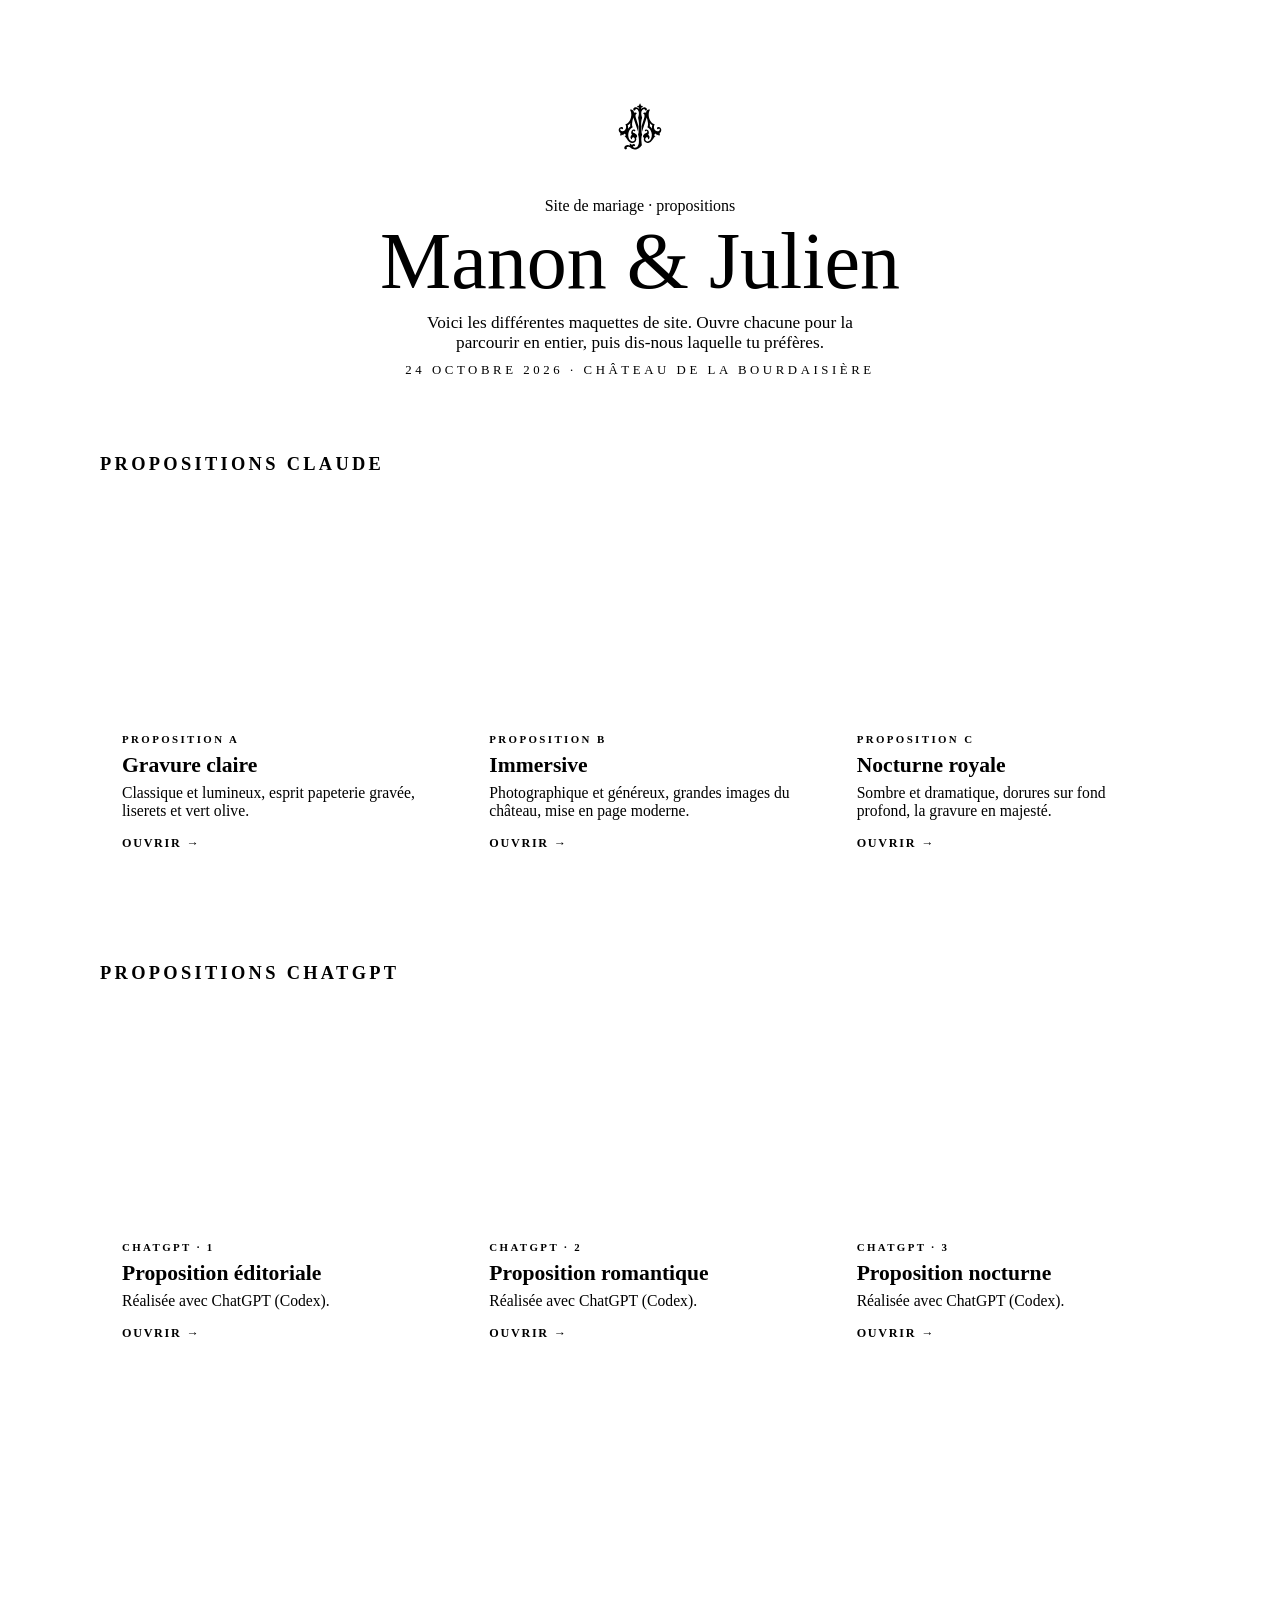
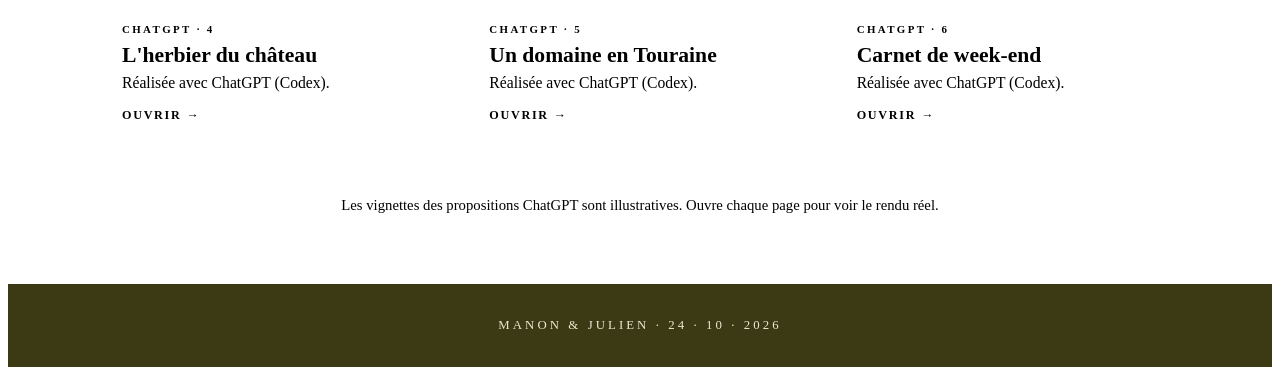
==== site/index.html @ c480d949 "Accueil = repertoire des propositions + 3 propositions Claude (A/B/C) accessibles - / devient une pa" ====
<!DOCTYPE html>
<html lang="fr">
<head>
<meta charset="utf-8">
<meta name="viewport" content="width=device-width, initial-scale=1">
<title>Manon &amp; Julien — Propositions de site</title>
<meta name="description" content="Répertoire des propositions de site pour le mariage de Manon et Julien, le 24 octobre 2026.">
<meta name="robots" content="noindex">
<link rel="stylesheet" href="/assets/css/prop-common.css">
<style>
body{background:var(--bg);}
.masthead{text-align:center;padding:clamp(48px,8vw,86px) 24px clamp(20px,3vw,32px);}
.masthead .mono{width:70px;height:auto;margin:0 auto 18px;}
.masthead .eyebrow{margin-bottom:.5rem;}
.masthead h1{font-family:var(--script);font-weight:400;color:var(--text);font-size:clamp(3rem,9vw,5rem);line-height:.95;margin:.1em 0 0;}
.masthead .sub{max-width:52ch;margin:14px auto 0;color:var(--text);font-size:1.08rem;}
.masthead .date{margin:10px auto 0;color:var(--text-2);letter-spacing:.28em;text-transform:uppercase;font-size:.8rem;}

.group{width:min(1080px,100%);margin:0 auto;padding:clamp(26px,4vw,44px) 24px;}
.group > h2{display:flex;align-items:center;gap:14px;font-weight:600;font-size:1.15rem;color:var(--text);
  text-transform:uppercase;letter-spacing:.18em;margin:0 0 22px;}
.group > h2::after{content:"";flex:1;height:1px;background:var(--line);}

.grid{display:grid;grid-template-columns:repeat(3,1fr);gap:22px;}
@media(max-width:860px){.grid{grid-template-columns:1fr;}}

.card{display:flex;flex-direction:column;background:var(--surface);border:1px solid var(--line);
  text-decoration:none;color:var(--text);overflow:hidden;transition:transform .3s ease,box-shadow .3s ease,border-color .3s ease;}
.card:hover,.card:focus-visible{transform:translateY(-5px);box-shadow:0 26px 50px -34px rgba(30,29,8,.5);border-color:var(--gold-line);}
.card .thumb{aspect-ratio:16/10;background-size:cover;background-position:center;border-bottom:1px solid var(--line);}
.card .b{padding:20px 22px 24px;display:flex;flex-direction:column;gap:6px;flex:1;}
.card .badge{font-size:.68rem;letter-spacing:.22em;text-transform:uppercase;color:var(--accent);font-weight:700;}
.card h3{margin:2px 0 0;font-size:1.35rem;font-weight:600;color:var(--text);}
.card p{margin:0;color:var(--text-2);font-size:.98rem;flex:1;}
.card .open{margin-top:10px;font-size:.76rem;letter-spacing:.14em;text-transform:uppercase;color:var(--accent);font-weight:600;}

.note{width:min(1080px,100%);margin:0 auto;padding:6px 24px clamp(40px,6vw,70px);color:var(--text-2);font-size:.92rem;text-align:center;}
.foot{background:var(--foot-bg,#3B3A14);color:var(--foot-text,#EFE7CF);text-align:center;padding:34px 24px;font-size:.8rem;letter-spacing:.24em;text-transform:uppercase;}
</style>
</head>
<body>
<header class="masthead">
  <svg class="mono" xmlns="http://www.w3.org/2000/svg" aria-hidden="true" viewBox="0 0 87.06 80.47">  <path class="cls-2" d="M20.13,52.13c-.08-.15.06-.27.08-.39-.03.13.08.33-.08.39Z"/>  <g>    <g>      <path class="cls-2" d="M53.88,60.93c-.28-.05-.57-.05-.85,0-.88-.12-1.74-.32-2.53-.78-2.02-1.18-2.83-3.57-1.85-5.66-1.23-.37-1.66-1.65-1.19-2.78.68-1.65,2.78-2.74,4.31-3.47.45-.21.69-.66.76-1.07.16-.92-.68-1.68-1-1.42-.2.17-.3.42-.56.55-.58.3-1.45-.06-1.55-.76-.07-.5.34-.97.79-1.19,1.13-.55,2.56-.26,3.4.69.76.85,1,1.98.96,3.06l-.08.39c-.03.78-.31,1.56-.84,2.22,1.55.87,2.46,3.4,1.17,4.83-.38.42-.81.74-1.39.75.24-.64.25-1.71-.36-2.12-.56-.37-1.33-.49-1.92-.14-.72.43-1.04,1.23-1.08,2.02-.06,1.2.5,2.21,1.62,2.67.8.32,1.73.4,2.57.12,1.48-.48,2.54-2.06,3.11-3.45.67-1.64.94-3.43.84-5.2-.21-3.83-2.16-7.08-5.51-8.98.92-1.56.79-3.07.76-4.84,0-.2-.04-.41-.07-.63-.26-2.26-.82-4.43-1.5-6.58l-1.42,4.28-1.78,5.4-1.62,4.94-1.13,3.4c-.22-.89-.26-1.65-.32-2.47l-.06-.86-.05-1.74c-.02-.63-.15-1.39-.03-2.04l3.31-10.55c.56-1.8.85-4.75-1.47-5.22.08-.29.27-.43.43-.62.85-1.02,2.18-.92,3.28-.28.08-2.18,1.49-3.9,3.71-4.09.39-.03.76.1,1.19.23-2.42,3.83-1.83,9.47.24,13.28,1.25,2.29,3.05,4.14,5.6,4.8-.64,1.28-1.02,2.6-.92,3.95.18,2.3,1.75,4.19,3.98,4.67,1.3.28,2.76-.21,3.3-1.49.18-.43.15-.95-.2-1.29-.25-.25-.58-.36-.9-.46-.16.61-.72.95-1.27.89-.58-.07-1.07-.52-1.09-1.1-.04-.85.48-1.45,1.32-1.59,1.11-.18,2.35.15,3.13.97,1.67,1.75.94,5.27-1.29,6.36.62,1.23.69,2.95-.79,3.64-.04-.75-.35-1.31-.95-1.52-.64-.23-1.25.01-1.75.61-.04-.62-.1-1.24-.67-1.53s-1.36-.2-1.88.2c-.66.51-.63,1.56-.02,2.09.33.29.72.3,1.18.36-3.09,2.42-4.58,8.13-9.06,8.54ZM55.89,38.07v.54c0,.52-.05,1.03-.23,1.56,1.04.75,1.93,1.64,2.71,2.66.28.5,0-1.27.05-1.04-.15-.68.09-2.32.47-3-1.08-.38-1.73-.94-2.52-1.81-.25-.27-.38-.6-.71-.82.14.71.27,1.29.24,1.91Z"/>      <path class="cls-2" d="M53.88,60.93c-.26.02-.59.03-.85,0,.23-.13.62-.13.85,0Z"/>      <path class="cls-2" d="M54.5,48.5c0-.13-.05-.31.08-.39,0,.13.05.31-.08.39Z"/>      <path class="cls-2" d="M55.89,38.61v-.54c.13.12.13.42,0,.54Z"/>    </g>    <g>      <g>        <path class="cls-1" d="M45.08,23.63c-.07.25-.07.52,0,.77.1,1.55.41,3.07.89,4.58.05.16.26.4.2.6-.6,1.86-1.01,3.73-1.13,5.67l-.05.88c-.02.36-.09.68-.06,1-.02.07-.05.07-.08,0l-.04-.13v3.67s.04-.06.04-.06c.02-.07.05-.07.08,0v1.08l.08.46c.03.39-.08.8.08,1.16-.05.15-.06.31,0,.46-.03.28.05.54.07.85l.05.81c.08,1.33.19,2.66.63,3.93l.36,1.05c-.61,1.74-.89,3.48-.99,5.29-.03.51-.08,1.01-.01,1.51.08.62-.07.8.13,1.47-.06.12-.06.27,0,.39.1.78.16,1.56.25,2.37l.15,1.32c.04.37.13.7.12,1.1-.42.28-.78.65-1.08,1.07-.42.58-1.06,1.26-1.57,1.75-1.06,1.01-2.33,1.69-3.75,2.05-.59.15-1.14.21-1.73.28-2.12.25-4.29-.82-5.91-2.11-.44-.35-.91-.59-1.4-.85-1.22-.66-2.5-.62-3.67.18.64.58.74,1.64.04,2.23-.41.35-.97.54-1.51.4-1.31-.34-1.62-2.16-.95-3.15.86-1.26,2.24-1.93,3.75-2.12,1-.12,1.95.15,2.91.52l-.11-.76s-.21-1.94-.07-1.91c.9.19,2.34.96,2.63,1.85,1.01-.88,3.12-1.47,3.85-.26.29.47.25,1.01-.03,1.49s-.9.68-1.49.56c-.34-.07-.54-.42-.78-.72-.24.39-.17.82.01,1.21.88,1.95,3.68,1.25,4.91.21,1.47-1.25,2.12-3.5,2.22-5.36.09-1.55.08-3.08,0-4.64-.08-1.85-.46-3.58-.99-5.36.64-1.85.86-3.73,1.01-5.66.04-.53-.03-1.03.1-1.56l-.03-6.16-.08-1.49c-.11-2.06-.41-4.05-.99-6.02.73-2.43,1.6-5.88.57-8.21-.51-1.15-1.34-2.03-2.5-2.53-.39-.17-.8-.27-1.24-.1.27.83-.27,1.67-1.06,1.78l-.54.08c-.78-.19-1.3-.87-1.18-1.71.18-1.31,1.45-2.2,2.26-2.22l1.15-.02c1.68.37,2.59.93,3.84,2.02.23-1.15-.57-2.16-1.67-2.32-.22-.06-.42-.06-.62,0-.35,0-.13-.82.46-1.25.44-.32,1.02-.37,1.6-.22.1-1.33.93-2.17,1.37-3.39.39,1.2,1.16,2.21,1.31,3.4.61-.19,1.24-.1,1.76.3.35.27.55.71.54,1.14-.18.09-.32-.05-.49-.05-1.26.05-2.12,1.21-1.89,2.46,1.3-1.28,3.26-2.38,5.19-2.04,1.22.22,2.22,1.29,2.16,2.53-.03.68-.53,1.17-1.07,1.31-.61.17-1.25-.05-1.59-.56-.27-.4-.31-.82-.17-1.28-1.06-.29-2.29.65-2.9,1.38-.85,1.04-1.31,2.29-1.35,3.6Z"/>        <path class="cls-2" d="M44.92,39.92c-.02.07-.05.07-.08,0-.07-.67-.06-1.47,0-2.16.02-.07.05-.07.08,0v2.16Z"/>        <path class="cls-2" d="M45.08,24.4c-.13-.2-.13-.57,0-.77,0,.25-.02.52,0,.77Z"/>        <path class="cls-2" d="M44.92,40.62h-.08c-.06-.2-.07-.5,0-.7h.08v.7Z"/>        <path class="cls-2" d="M40.75,16.29h-.62c.16-.21.44-.03.62,0Z"/>        <path class="cls-2" d="M44.92,37.76h-.08c-.06-.17-.05-.44,0-.62h.08c.02.2,0,.41,0,.62Z"/>        <path class="cls-2" d="M36.89,20.46c-.17.02-.33.13-.54.08.12-.16.36-.05.54-.08Z"/>        <path class="cls-2" d="M45,42.16c-.14-.1-.08-.31-.08-.46.14.1.07.31.08.46Z"/>        <path class="cls-2" d="M41.75,42.32c-.13-.1-.13-.37,0-.46.02.13.02.33,0,.46Z"/>        <path class="cls-2" d="M45.08,43.79c-.13-.1-.13-.37,0-.46.02.12.02.33,0,.46Z"/>        <path class="cls-2" d="M41.45,45.87c.02-.13-.06-.31.08-.39.03.12.03.32-.08.39Z"/>        <path class="cls-2" d="M45.31,59.08c-.13-.08-.09-.44,0-.39.04.12-.03.27,0,.39Z"/>        <path class="cls-2" d="M44.84,37.14v2.78c0,.23.03.47,0,.7-.04.33.11.7-.09,1.04l.03-5.3c.14.27.02.54.06.78Z"/>      </g>      <g>        <path class="cls-2" d="M41.75,41.85c-.05.15-.05.31,0,.46-.03.18-.22,3.22-.23,3.17l-.08.39s0,1.12-.17,1.45l-3.23-9.71-2.81-8.45c-.83,2.59-1.49,5.32-1.59,7.99-.07.31-.07.69,0,1,0,.95.22,2.22.78,3.07-3.18,1.77-5.14,4.85-5.46,8.45-.24,2.72.33,5.81,2.15,7.91,1.1,1.28,2.43,1.69,4.06,1.25,1.07-.29,1.8-1.15,1.92-2.25.14-1.24-.57-2.75-1.88-2.76-.62,0-1.22.24-1.52.83-.26.51-.14,1.1.04,1.66-1.32-.09-2.09-1.55-2.01-2.63.1-1.24.73-2.28,1.78-2.97-1.3-1.69-1.28-4.8.53-6.08,1.19-.85,3.36-.75,3.7.61.11.44-.13.8-.46,1-.63.39-1.26.11-1.62-.48-.36-.17-.82.27-.96.62-.3.74-.05,1.6.71,1.91,1.56.64,2.44.96,3.64,2.16.71.71,1.08,1.64.8,2.63-.19.68-.66,1.22-1.36,1.43.33.69.43,1.36.42,2.03l-.08.39c-.05,1.06-.63,2-1.45,2.73-.92.81-2.07,1.17-3.26,1.29-.3-.05-.63-.05-.93,0-1.24-.19-2.34-.71-3.29-1.58-1.92-1.75-3.44-4.76-4.68-6.04l-.93-.95c.73.04,1.43-.3,1.55-.98.16-.86-.29-1.54-1.08-1.79-.72-.23-1.47.03-1.77.77-.1.26-.12.54-.17.86-.54-.61-1.36-.85-2.01-.41-.3.2-.53.53-.59.94l-.08.39c-.74-.18-1.16-.92-1.23-1.72-.05-.65.2-1.26.38-1.89-1.38-.77-2.14-2.11-2.26-3.64-.14-1.81.96-3.33,2.74-3.63,1.3-.22,2.33-.12,2.76,1.22l-.08.54c-.06.49-.56.86-1.07.89s-1.06-.32-1.22-.86c-.58.03-1.03.39-1.19.9-.04.18-.03.36,0,.54.22,1.03,1.23,1.75,2.34,1.83,1.26.09,2.44-.44,3.37-1.29,2.1-2.03,1.97-4.91.72-7.4,2.7-.66,4.47-2.67,5.67-4.97,1.98-3.86,2.5-9.28.12-13.1.46-.16.84-.26,1.27-.23,1.64.14,3.01,1.23,3.43,2.82.11.42.16.81.24,1.25,1.24-.8,2.97-.65,3.67.88-2.93.88-1.62,4.57-1,6.56l2.93,9.41c.17.53-.07,1.11.02,1.61ZM28.62,42.74c-.03.11.06.16.09.14l.1-.07c.99-.71,1.64-1.88,2.66-2.64-.38-1.35-.24-2.66.03-4.06-.62.82-1.22,1.56-2.05,2.1-.35.26-.71.45-1.15.58.49,1.26.63,2.59.31,3.96Z"/>        <path class="cls-2" d="M33.65,38.15c-.11.23-.11-1.23,0-1v1Z"/>        <path class="cls-2" d="M34.11,60.93c-.28.03-.65.04-.93,0-.2-.11,1.13-.11.93,0Z"/>        <path class="cls-2" d="M22.45,43.01c.03-.18-.08-.42.08-.54.06.2-.06.38-.08.54Z"/>        <path class="cls-2" d="M18.97,44.48c-.05-.24-.08-.3,0-.54v.54Z"/>        <path class="cls-2" d="M38.82,56.91c.01-.13-.06-.31.08-.39,0,.14,0,.28-.08.39Z"/>      </g>    </g>  </g></svg>
  <p class="eyebrow">Site de mariage &middot; propositions</p>
  <h1>Manon &amp; Julien</h1>
  <p class="sub">Voici les différentes maquettes de site. Ouvre chacune pour la parcourir en entier, puis dis-nous laquelle tu préfères.</p>
  <p class="date">24 octobre 2026 · Château de La Bourdaisière</p>
</header>

<section class="group" aria-labelledby="g1">
  <h2 id="g1">Propositions Claude</h2>
  <div class="grid">
    <a class="card" href="/optiona" aria-label="Ouvrir la proposition A : gravure claire">
      <span class="thumb" style="background-image:url('/assets/img/couple-hero.jpg')"></span>
      <span class="b"><span class="badge">Proposition A</span><h3>Gravure claire</h3>
        <p>Classique et lumineux, esprit papeterie gravée, liserets et vert olive.</p>
        <span class="open">Ouvrir &#8594;</span></span>
    </a>
    <a class="card" href="/optionb" aria-label="Ouvrir la proposition B : immersive">
      <span class="thumb" style="background-image:url('/assets/img/chateau-courtyard.jpg')"></span>
      <span class="b"><span class="badge">Proposition B</span><h3>Immersive</h3>
        <p>Photographique et généreux, grandes images du château, mise en page moderne.</p>
        <span class="open">Ouvrir &#8594;</span></span>
    </a>
    <a class="card" href="/optionc" aria-label="Ouvrir la proposition C : nocturne">
      <span class="thumb" style="background-image:url('/assets/img/chateau-aerial.jpg')"></span>
      <span class="b"><span class="badge">Proposition C</span><h3>Nocturne royale</h3>
        <p>Sombre et dramatique, dorures sur fond profond, la gravure en majesté.</p>
        <span class="open">Ouvrir &#8594;</span></span>
    </a>
  </div>
</section>

<section class="group" aria-labelledby="g2">
  <h2 id="g2">Propositions ChatGPT</h2>
  <div class="grid">
    <a class="card" href="/option1" aria-label="Ouvrir la proposition ChatGPT numero 1">
      <span class="thumb" style="background-image:url('/assets/img/chateau-engraving.jpg')"></span>
      <span class="b"><span class="badge">ChatGPT &middot; 1</span><h3>Proposition éditoriale</h3>
        <p>Réalisée avec ChatGPT (Codex).</p>
        <span class="open">Ouvrir &#8594;</span></span>
    </a>
    <a class="card" href="/option2" aria-label="Ouvrir la proposition ChatGPT numero 2">
      <span class="thumb" style="background-image:url('/assets/img/couple.jpg')"></span>
      <span class="b"><span class="badge">ChatGPT &middot; 2</span><h3>Proposition romantique</h3>
        <p>Réalisée avec ChatGPT (Codex).</p>
        <span class="open">Ouvrir &#8594;</span></span>
    </a>
    <a class="card" href="/option3" aria-label="Ouvrir la proposition ChatGPT numero 3">
      <span class="thumb" style="background-image:url('/assets/img/chateau-courtyard.jpg')"></span>
      <span class="b"><span class="badge">ChatGPT &middot; 3</span><h3>Proposition nocturne</h3>
        <p>Réalisée avec ChatGPT (Codex).</p>
        <span class="open">Ouvrir &#8594;</span></span>
    </a>
    <a class="card" href="/option4" aria-label="Ouvrir la proposition ChatGPT numero 4">
      <span class="thumb" style="background-image:url('/assets/img/chateau-aerial.jpg')"></span>
      <span class="b"><span class="badge">ChatGPT &middot; 4</span><h3>L'herbier du château</h3>
        <p>Réalisée avec ChatGPT (Codex).</p>
        <span class="open">Ouvrir &#8594;</span></span>
    </a>
    <a class="card" href="/option5" aria-label="Ouvrir la proposition ChatGPT numero 5">
      <span class="thumb" style="background-image:url('/assets/img/couple-hero.jpg')"></span>
      <span class="b"><span class="badge">ChatGPT &middot; 5</span><h3>Un domaine en Touraine</h3>
        <p>Réalisée avec ChatGPT (Codex).</p>
        <span class="open">Ouvrir &#8594;</span></span>
    </a>
    <a class="card" href="/option6" aria-label="Ouvrir la proposition ChatGPT numero 6">
      <span class="thumb" style="background-image:url('/assets/img/chateau-engraving.jpg')"></span>
      <span class="b"><span class="badge">ChatGPT &middot; 6</span><h3>Carnet de week-end</h3>
        <p>Réalisée avec ChatGPT (Codex).</p>
        <span class="open">Ouvrir &#8594;</span></span>
    </a>
  </div>
</section>

<p class="note">Les vignettes des propositions ChatGPT sont illustratives. Ouvre chaque page pour voir le rendu réel.</p>

<footer class="foot">Manon &amp; Julien · 24 · 10 · 2026</footer>
</body>
</html>
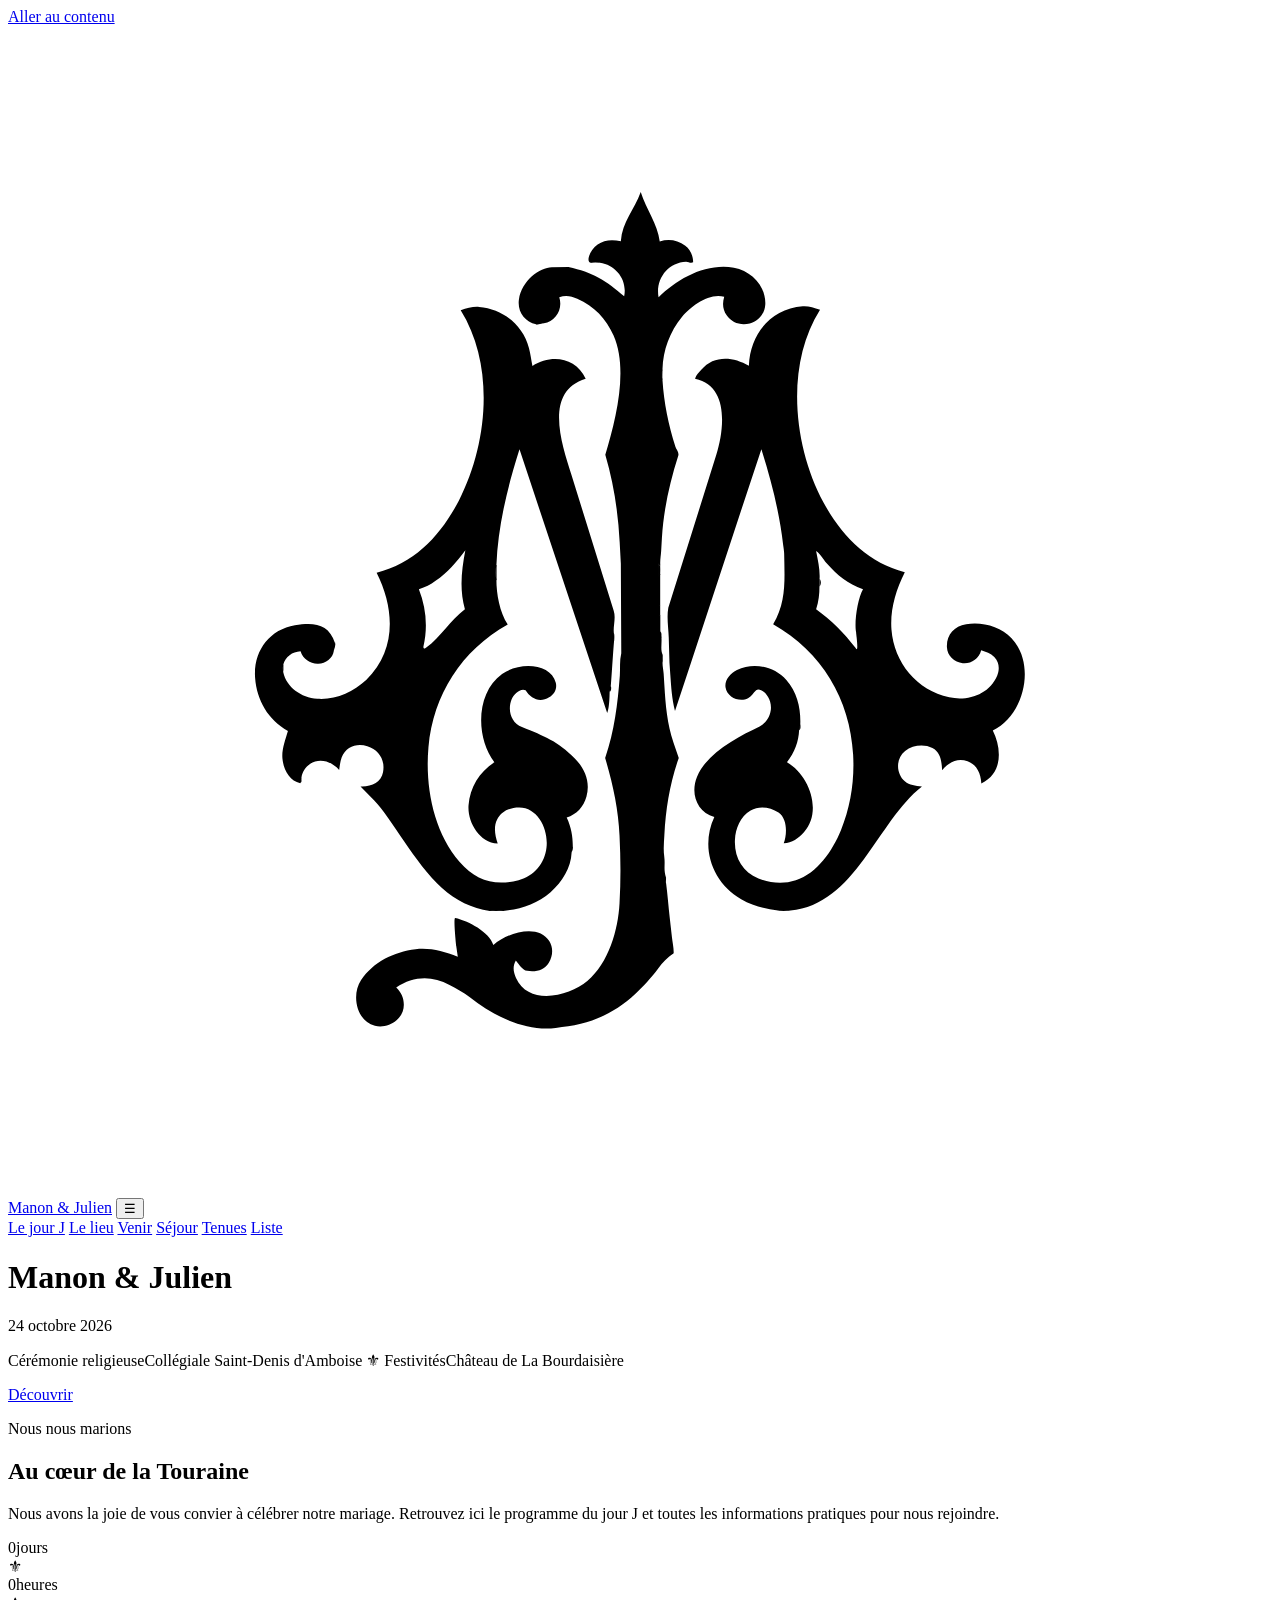
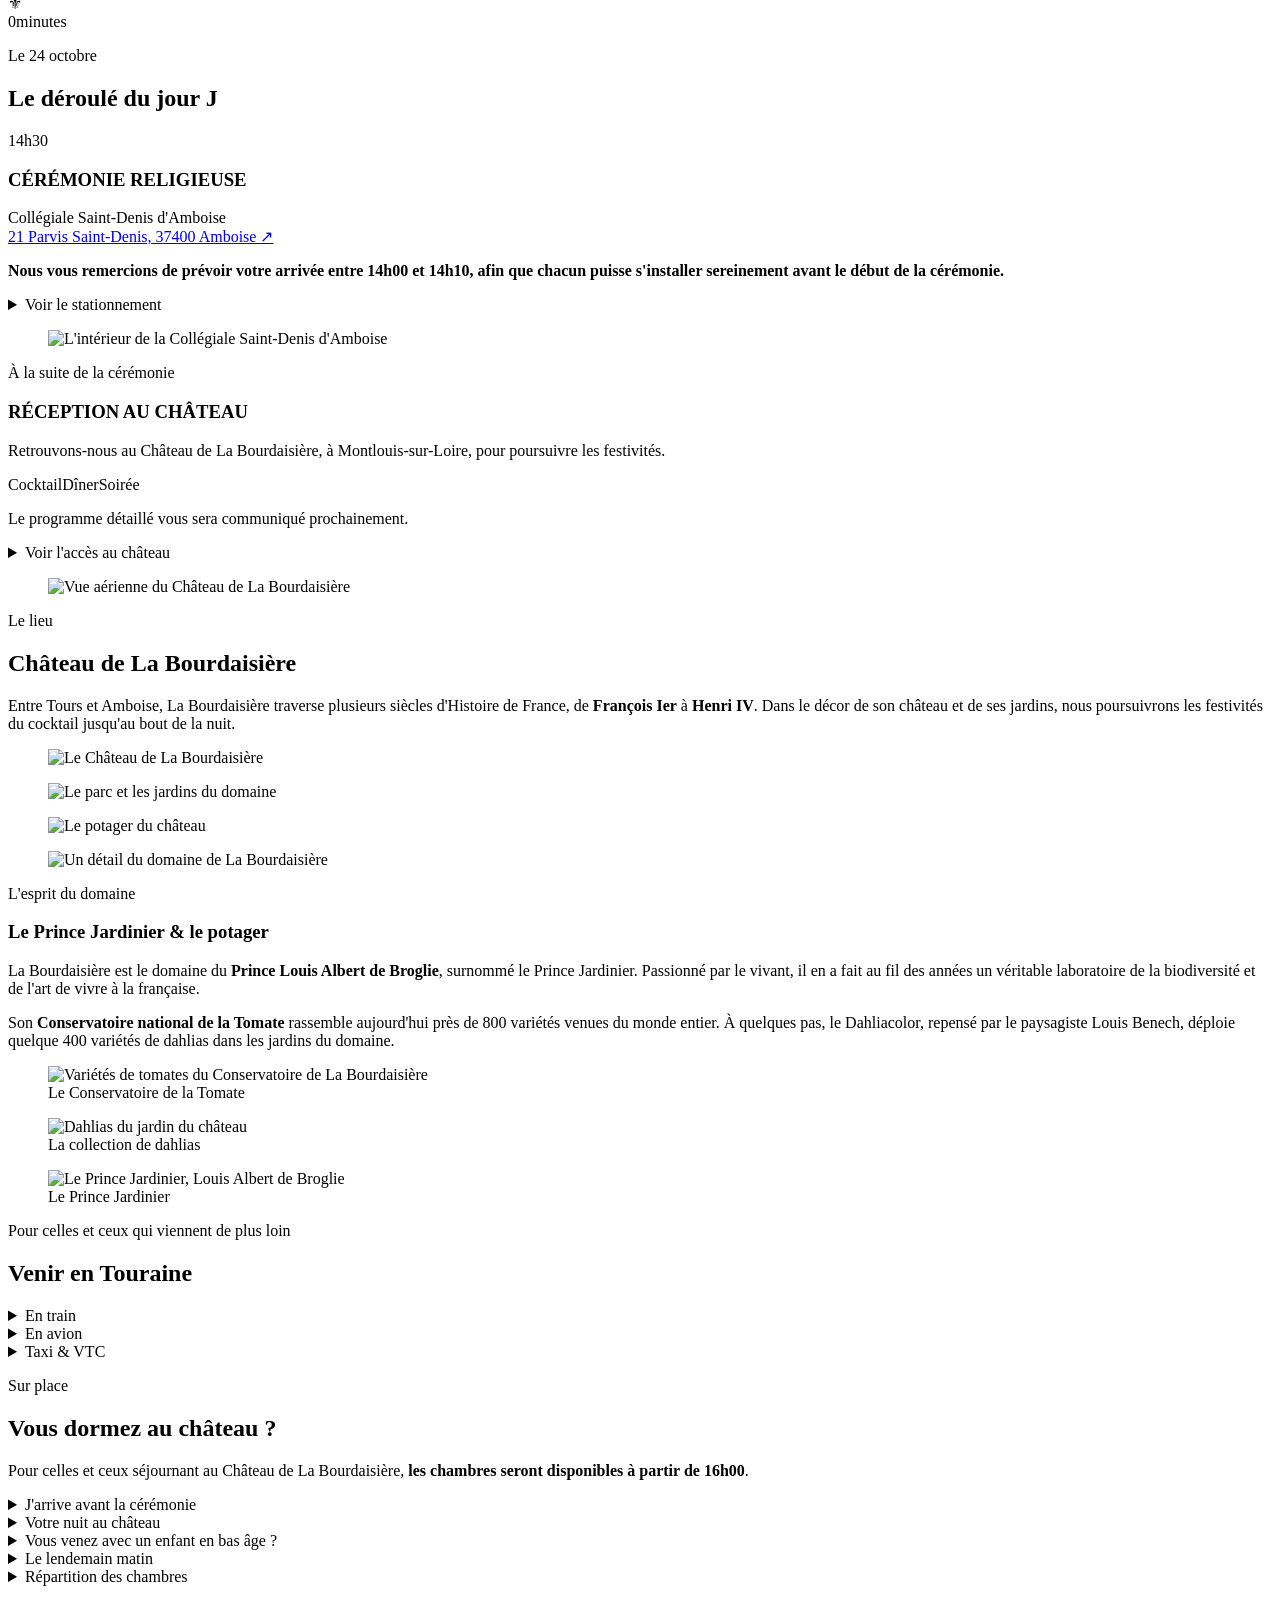
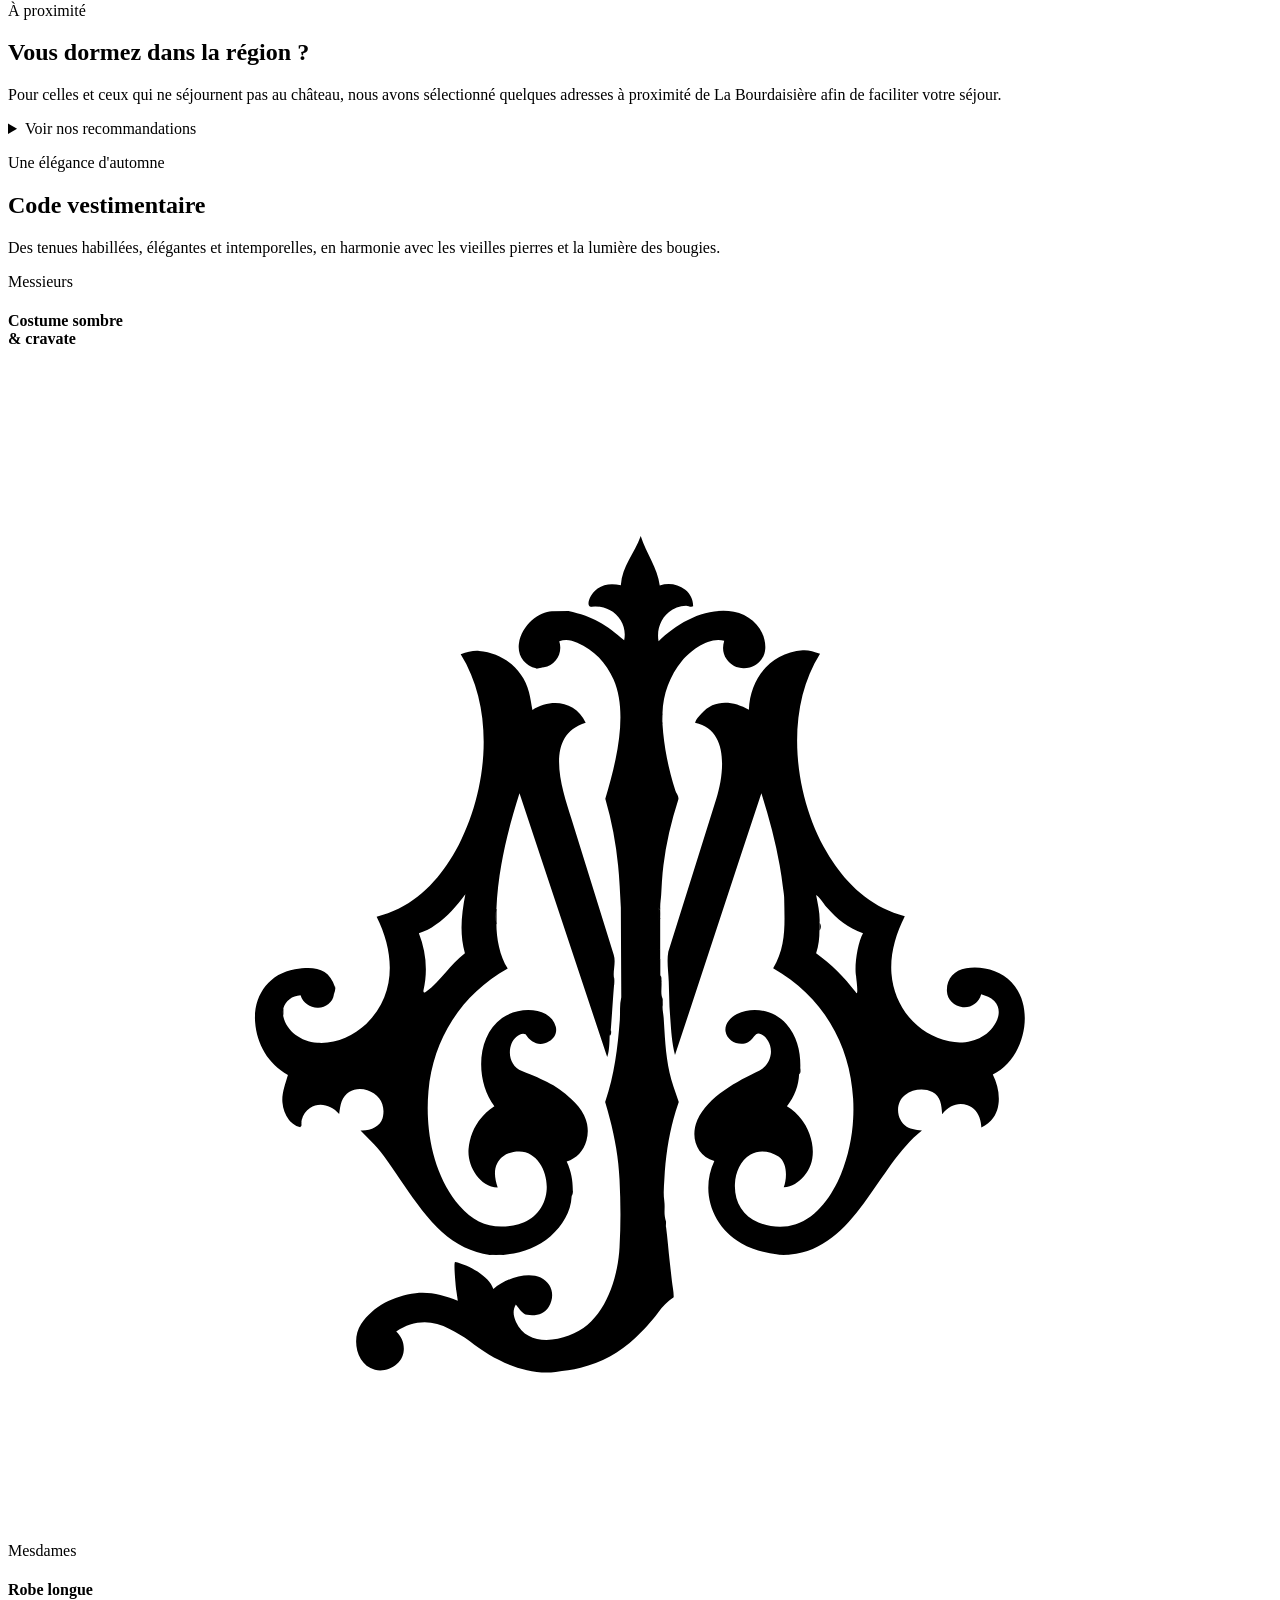
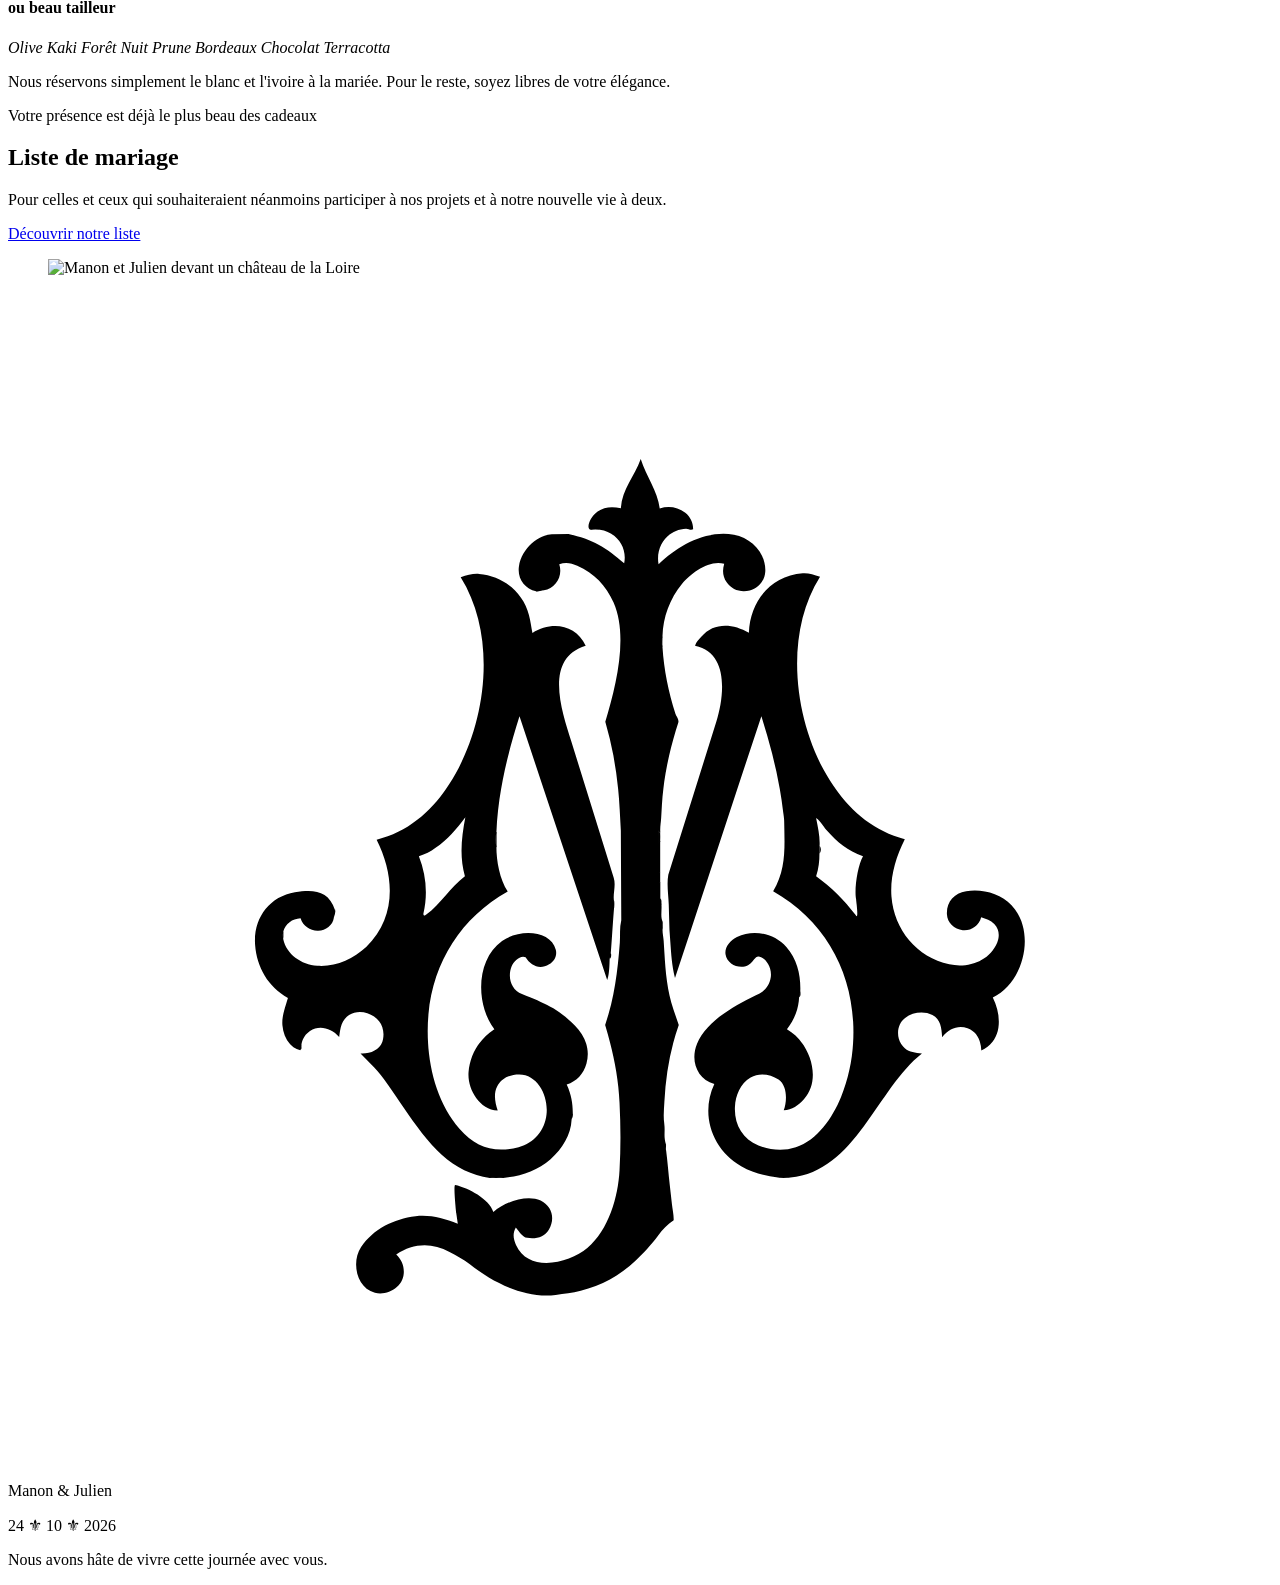
==== commit d5a36afd: "Site monopage: Gravure claire (ex /optiona) devient la page d'accueil, /optiona redirige vers / Co-A" ====
--- a/site/index.html
+++ b/site/index.html
@@ -3,118 +3,437 @@
 <head>
 <meta charset="utf-8">
 <meta name="viewport" content="width=device-width, initial-scale=1">
-<title>Manon &amp; Julien — Propositions de site</title>
-<meta name="description" content="Répertoire des propositions de site pour le mariage de Manon et Julien, le 24 octobre 2026.">
-<meta name="robots" content="noindex">
+<title>Manon &amp; Julien - 24 octobre 2026</title>
+<meta name="description" content="Manon et Julien se marient le 24 octobre 2026 : cérémonie à la Collégiale Saint-Denis d'Amboise, festivités au Château de La Bourdaisière. Programme, accès et informations pratiques.">
 <link rel="stylesheet" href="/assets/css/prop-common.css">
-<style>
-body{background:var(--bg);}
-.masthead{text-align:center;padding:clamp(48px,8vw,86px) 24px clamp(20px,3vw,32px);}
-.masthead .mono{width:70px;height:auto;margin:0 auto 18px;}
-.masthead .eyebrow{margin-bottom:.5rem;}
-.masthead h1{font-family:var(--script);font-weight:400;color:var(--text);font-size:clamp(3rem,9vw,5rem);line-height:.95;margin:.1em 0 0;}
-.masthead .sub{max-width:52ch;margin:14px auto 0;color:var(--text);font-size:1.08rem;}
-.masthead .date{margin:10px auto 0;color:var(--text-2);letter-spacing:.28em;text-transform:uppercase;font-size:.8rem;}
-
-.group{width:min(1080px,100%);margin:0 auto;padding:clamp(26px,4vw,44px) 24px;}
-.group > h2{display:flex;align-items:center;gap:14px;font-weight:600;font-size:1.15rem;color:var(--text);
-  text-transform:uppercase;letter-spacing:.18em;margin:0 0 22px;}
-.group > h2::after{content:"";flex:1;height:1px;background:var(--line);}
-
-.grid{display:grid;grid-template-columns:repeat(3,1fr);gap:22px;}
-@media(max-width:860px){.grid{grid-template-columns:1fr;}}
-
-.card{display:flex;flex-direction:column;background:var(--surface);border:1px solid var(--line);
-  text-decoration:none;color:var(--text);overflow:hidden;transition:transform .3s ease,box-shadow .3s ease,border-color .3s ease;}
-.card:hover,.card:focus-visible{transform:translateY(-5px);box-shadow:0 26px 50px -34px rgba(30,29,8,.5);border-color:var(--gold-line);}
-.card .thumb{aspect-ratio:16/10;background-size:cover;background-position:center;border-bottom:1px solid var(--line);}
-.card .b{padding:20px 22px 24px;display:flex;flex-direction:column;gap:6px;flex:1;}
-.card .badge{font-size:.68rem;letter-spacing:.22em;text-transform:uppercase;color:var(--accent);font-weight:700;}
-.card h3{margin:2px 0 0;font-size:1.35rem;font-weight:600;color:var(--text);}
-.card p{margin:0;color:var(--text-2);font-size:.98rem;flex:1;}
-.card .open{margin-top:10px;font-size:.76rem;letter-spacing:.14em;text-transform:uppercase;color:var(--accent);font-weight:600;}
-
-.note{width:min(1080px,100%);margin:0 auto;padding:6px 24px clamp(40px,6vw,70px);color:var(--text-2);font-size:.92rem;text-align:center;}
-.foot{background:var(--foot-bg,#3B3A14);color:var(--foot-text,#EFE7CF);text-align:center;padding:34px 24px;font-size:.8rem;letter-spacing:.24em;text-transform:uppercase;}
-</style>
+<link rel="stylesheet" href="/assets/css/optiona.css">
 </head>
-<body>
-<header class="masthead">
-  <svg class="mono" xmlns="http://www.w3.org/2000/svg" aria-hidden="true" viewBox="0 0 87.06 80.47">  <path class="cls-2" d="M20.13,52.13c-.08-.15.06-.27.08-.39-.03.13.08.33-.08.39Z"/>  <g>    <g>      <path class="cls-2" d="M53.88,60.93c-.28-.05-.57-.05-.85,0-.88-.12-1.74-.32-2.53-.78-2.02-1.18-2.83-3.57-1.85-5.66-1.23-.37-1.66-1.65-1.19-2.78.68-1.65,2.78-2.74,4.31-3.47.45-.21.69-.66.76-1.07.16-.92-.68-1.68-1-1.42-.2.17-.3.42-.56.55-.58.3-1.45-.06-1.55-.76-.07-.5.34-.97.79-1.19,1.13-.55,2.56-.26,3.4.69.76.85,1,1.98.96,3.06l-.08.39c-.03.78-.31,1.56-.84,2.22,1.55.87,2.46,3.4,1.17,4.83-.38.42-.81.74-1.39.75.24-.64.25-1.71-.36-2.12-.56-.37-1.33-.49-1.92-.14-.72.43-1.04,1.23-1.08,2.02-.06,1.2.5,2.21,1.62,2.67.8.32,1.73.4,2.57.12,1.48-.48,2.54-2.06,3.11-3.45.67-1.64.94-3.43.84-5.2-.21-3.83-2.16-7.08-5.51-8.98.92-1.56.79-3.07.76-4.84,0-.2-.04-.41-.07-.63-.26-2.26-.82-4.43-1.5-6.58l-1.42,4.28-1.78,5.4-1.62,4.94-1.13,3.4c-.22-.89-.26-1.65-.32-2.47l-.06-.86-.05-1.74c-.02-.63-.15-1.39-.03-2.04l3.31-10.55c.56-1.8.85-4.75-1.47-5.22.08-.29.27-.43.43-.62.85-1.02,2.18-.92,3.28-.28.08-2.18,1.49-3.9,3.71-4.09.39-.03.76.1,1.19.23-2.42,3.83-1.83,9.47.24,13.28,1.25,2.29,3.05,4.14,5.6,4.8-.64,1.28-1.02,2.6-.92,3.95.18,2.3,1.75,4.19,3.98,4.67,1.3.28,2.76-.21,3.3-1.49.18-.43.15-.95-.2-1.29-.25-.25-.58-.36-.9-.46-.16.61-.72.95-1.27.89-.58-.07-1.07-.52-1.09-1.1-.04-.85.48-1.45,1.32-1.59,1.11-.18,2.35.15,3.13.97,1.67,1.75.94,5.27-1.29,6.36.62,1.23.69,2.95-.79,3.64-.04-.75-.35-1.31-.95-1.52-.64-.23-1.25.01-1.75.61-.04-.62-.1-1.24-.67-1.53s-1.36-.2-1.88.2c-.66.51-.63,1.56-.02,2.09.33.29.72.3,1.18.36-3.09,2.42-4.58,8.13-9.06,8.54ZM55.89,38.07v.54c0,.52-.05,1.03-.23,1.56,1.04.75,1.93,1.64,2.71,2.66.28.5,0-1.27.05-1.04-.15-.68.09-2.32.47-3-1.08-.38-1.73-.94-2.52-1.81-.25-.27-.38-.6-.71-.82.14.71.27,1.29.24,1.91Z"/>      <path class="cls-2" d="M53.88,60.93c-.26.02-.59.03-.85,0,.23-.13.62-.13.85,0Z"/>      <path class="cls-2" d="M54.5,48.5c0-.13-.05-.31.08-.39,0,.13.05.31-.08.39Z"/>      <path class="cls-2" d="M55.89,38.61v-.54c.13.12.13.42,0,.54Z"/>    </g>    <g>      <g>        <path class="cls-1" d="M45.08,23.63c-.07.25-.07.52,0,.77.1,1.55.41,3.07.89,4.58.05.16.26.4.2.6-.6,1.86-1.01,3.73-1.13,5.67l-.05.88c-.02.36-.09.68-.06,1-.02.07-.05.07-.08,0l-.04-.13v3.67s.04-.06.04-.06c.02-.07.05-.07.08,0v1.08l.08.46c.03.39-.08.8.08,1.16-.05.15-.06.31,0,.46-.03.28.05.54.07.85l.05.81c.08,1.33.19,2.66.63,3.93l.36,1.05c-.61,1.74-.89,3.48-.99,5.29-.03.51-.08,1.01-.01,1.51.08.62-.07.8.13,1.47-.06.12-.06.27,0,.39.1.78.16,1.56.25,2.37l.15,1.32c.04.37.13.7.12,1.1-.42.28-.78.65-1.08,1.07-.42.58-1.06,1.26-1.57,1.75-1.06,1.01-2.33,1.69-3.75,2.05-.59.15-1.14.21-1.73.28-2.12.25-4.29-.82-5.91-2.11-.44-.35-.91-.59-1.4-.85-1.22-.66-2.5-.62-3.67.18.64.58.74,1.64.04,2.23-.41.35-.97.54-1.51.4-1.31-.34-1.62-2.16-.95-3.15.86-1.26,2.24-1.93,3.75-2.12,1-.12,1.95.15,2.91.52l-.11-.76s-.21-1.94-.07-1.91c.9.19,2.34.96,2.63,1.85,1.01-.88,3.12-1.47,3.85-.26.29.47.25,1.01-.03,1.49s-.9.68-1.49.56c-.34-.07-.54-.42-.78-.72-.24.39-.17.82.01,1.21.88,1.95,3.68,1.25,4.91.21,1.47-1.25,2.12-3.5,2.22-5.36.09-1.55.08-3.08,0-4.64-.08-1.85-.46-3.58-.99-5.36.64-1.85.86-3.73,1.01-5.66.04-.53-.03-1.03.1-1.56l-.03-6.16-.08-1.49c-.11-2.06-.41-4.05-.99-6.02.73-2.43,1.6-5.88.57-8.21-.51-1.15-1.34-2.03-2.5-2.53-.39-.17-.8-.27-1.24-.1.27.83-.27,1.67-1.06,1.78l-.54.08c-.78-.19-1.3-.87-1.18-1.71.18-1.31,1.45-2.2,2.26-2.22l1.15-.02c1.68.37,2.59.93,3.84,2.02.23-1.15-.57-2.16-1.67-2.32-.22-.06-.42-.06-.62,0-.35,0-.13-.82.46-1.25.44-.32,1.02-.37,1.6-.22.1-1.33.93-2.17,1.37-3.39.39,1.2,1.16,2.21,1.31,3.4.61-.19,1.24-.1,1.76.3.35.27.55.71.54,1.14-.18.09-.32-.05-.49-.05-1.26.05-2.12,1.21-1.89,2.46,1.3-1.28,3.26-2.38,5.19-2.04,1.22.22,2.22,1.29,2.16,2.53-.03.68-.53,1.17-1.07,1.31-.61.17-1.25-.05-1.59-.56-.27-.4-.31-.82-.17-1.28-1.06-.29-2.29.65-2.9,1.38-.85,1.04-1.31,2.29-1.35,3.6Z"/>        <path class="cls-2" d="M44.92,39.92c-.02.07-.05.07-.08,0-.07-.67-.06-1.47,0-2.16.02-.07.05-.07.08,0v2.16Z"/>        <path class="cls-2" d="M45.08,24.4c-.13-.2-.13-.57,0-.77,0,.25-.02.52,0,.77Z"/>        <path class="cls-2" d="M44.92,40.62h-.08c-.06-.2-.07-.5,0-.7h.08v.7Z"/>        <path class="cls-2" d="M40.75,16.29h-.62c.16-.21.44-.03.62,0Z"/>        <path class="cls-2" d="M44.92,37.76h-.08c-.06-.17-.05-.44,0-.62h.08c.02.2,0,.41,0,.62Z"/>        <path class="cls-2" d="M36.89,20.46c-.17.02-.33.13-.54.08.12-.16.36-.05.54-.08Z"/>        <path class="cls-2" d="M45,42.16c-.14-.1-.08-.31-.08-.46.14.1.07.31.08.46Z"/>        <path class="cls-2" d="M41.75,42.32c-.13-.1-.13-.37,0-.46.02.13.02.33,0,.46Z"/>        <path class="cls-2" d="M45.08,43.79c-.13-.1-.13-.37,0-.46.02.12.02.33,0,.46Z"/>        <path class="cls-2" d="M41.45,45.87c.02-.13-.06-.31.08-.39.03.12.03.32-.08.39Z"/>        <path class="cls-2" d="M45.31,59.08c-.13-.08-.09-.44,0-.39.04.12-.03.27,0,.39Z"/>        <path class="cls-2" d="M44.84,37.14v2.78c0,.23.03.47,0,.7-.04.33.11.7-.09,1.04l.03-5.3c.14.27.02.54.06.78Z"/>      </g>      <g>        <path class="cls-2" d="M41.75,41.85c-.05.15-.05.31,0,.46-.03.18-.22,3.22-.23,3.17l-.08.39s0,1.12-.17,1.45l-3.23-9.71-2.81-8.45c-.83,2.59-1.49,5.32-1.59,7.99-.07.31-.07.69,0,1,0,.95.22,2.22.78,3.07-3.18,1.77-5.14,4.85-5.46,8.45-.24,2.72.33,5.81,2.15,7.91,1.1,1.28,2.43,1.69,4.06,1.25,1.07-.29,1.8-1.15,1.92-2.25.14-1.24-.57-2.75-1.88-2.76-.62,0-1.22.24-1.52.83-.26.51-.14,1.1.04,1.66-1.32-.09-2.09-1.55-2.01-2.63.1-1.24.73-2.28,1.78-2.97-1.3-1.69-1.28-4.8.53-6.08,1.19-.85,3.36-.75,3.7.61.11.44-.13.8-.46,1-.63.39-1.26.11-1.62-.48-.36-.17-.82.27-.96.62-.3.74-.05,1.6.71,1.91,1.56.64,2.44.96,3.64,2.16.71.71,1.08,1.64.8,2.63-.19.68-.66,1.22-1.36,1.43.33.69.43,1.36.42,2.03l-.08.39c-.05,1.06-.63,2-1.45,2.73-.92.81-2.07,1.17-3.26,1.29-.3-.05-.63-.05-.93,0-1.24-.19-2.34-.71-3.29-1.58-1.92-1.75-3.44-4.76-4.68-6.04l-.93-.95c.73.04,1.43-.3,1.55-.98.16-.86-.29-1.54-1.08-1.79-.72-.23-1.47.03-1.77.77-.1.26-.12.54-.17.86-.54-.61-1.36-.85-2.01-.41-.3.2-.53.53-.59.94l-.08.39c-.74-.18-1.16-.92-1.23-1.72-.05-.65.2-1.26.38-1.89-1.38-.77-2.14-2.11-2.26-3.64-.14-1.81.96-3.33,2.74-3.63,1.3-.22,2.33-.12,2.76,1.22l-.08.54c-.06.49-.56.86-1.07.89s-1.06-.32-1.22-.86c-.58.03-1.03.39-1.19.9-.04.18-.03.36,0,.54.22,1.03,1.23,1.75,2.34,1.83,1.26.09,2.44-.44,3.37-1.29,2.1-2.03,1.97-4.91.72-7.4,2.7-.66,4.47-2.67,5.67-4.97,1.98-3.86,2.5-9.28.12-13.1.46-.16.84-.26,1.27-.23,1.64.14,3.01,1.23,3.43,2.82.11.42.16.81.24,1.25,1.24-.8,2.97-.65,3.67.88-2.93.88-1.62,4.57-1,6.56l2.93,9.41c.17.53-.07,1.11.02,1.61ZM28.62,42.74c-.03.11.06.16.09.14l.1-.07c.99-.71,1.64-1.88,2.66-2.64-.38-1.35-.24-2.66.03-4.06-.62.82-1.22,1.56-2.05,2.1-.35.26-.71.45-1.15.58.49,1.26.63,2.59.31,3.96Z"/>        <path class="cls-2" d="M33.65,38.15c-.11.23-.11-1.23,0-1v1Z"/>        <path class="cls-2" d="M34.11,60.93c-.28.03-.65.04-.93,0-.2-.11,1.13-.11.93,0Z"/>        <path class="cls-2" d="M22.45,43.01c.03-.18-.08-.42.08-.54.06.2-.06.38-.08.54Z"/>        <path class="cls-2" d="M18.97,44.48c-.05-.24-.08-.3,0-.54v.54Z"/>        <path class="cls-2" d="M38.82,56.91c.01-.13-.06-.31.08-.39,0,.14,0,.28-.08.39Z"/>      </g>    </g>  </g></svg>
-  <p class="eyebrow">Site de mariage &middot; propositions</p>
-  <h1>Manon &amp; Julien</h1>
-  <p class="sub">Voici les différentes maquettes de site. Ouvre chacune pour la parcourir en entier, puis dis-nous laquelle tu préfères.</p>
-  <p class="date">24 octobre 2026 · Château de La Bourdaisière</p>
+<body id="top">
+<a class="skip-link" href="#contenu">Aller au contenu</a>
+
+<nav class="topnav">
+  <div class="bar">
+    <a class="brand" href="#top"><svg class="mono" xmlns="http://www.w3.org/2000/svg" aria-hidden="true" viewBox="0 0 87.06 80.47">
+  <path class="cls-2" d="M20.13,52.13c-.08-.15.06-.27.08-.39-.03.13.08.33-.08.39Z"/>
+  <g>
+    <g>
+      <path class="cls-2" d="M53.88,60.93c-.28-.05-.57-.05-.85,0-.88-.12-1.74-.32-2.53-.78-2.02-1.18-2.83-3.57-1.85-5.66-1.23-.37-1.66-1.65-1.19-2.78.68-1.65,2.78-2.74,4.31-3.47.45-.21.69-.66.76-1.07.16-.92-.68-1.68-1-1.42-.2.17-.3.42-.56.55-.58.3-1.45-.06-1.55-.76-.07-.5.34-.97.79-1.19,1.13-.55,2.56-.26,3.4.69.76.85,1,1.98.96,3.06l-.08.39c-.03.78-.31,1.56-.84,2.22,1.55.87,2.46,3.4,1.17,4.83-.38.42-.81.74-1.39.75.24-.64.25-1.71-.36-2.12-.56-.37-1.33-.49-1.92-.14-.72.43-1.04,1.23-1.08,2.02-.06,1.2.5,2.21,1.62,2.67.8.32,1.73.4,2.57.12,1.48-.48,2.54-2.06,3.11-3.45.67-1.64.94-3.43.84-5.2-.21-3.83-2.16-7.08-5.51-8.98.92-1.56.79-3.07.76-4.84,0-.2-.04-.41-.07-.63-.26-2.26-.82-4.43-1.5-6.58l-1.42,4.28-1.78,5.4-1.62,4.94-1.13,3.4c-.22-.89-.26-1.65-.32-2.47l-.06-.86-.05-1.74c-.02-.63-.15-1.39-.03-2.04l3.31-10.55c.56-1.8.85-4.75-1.47-5.22.08-.29.27-.43.43-.62.85-1.02,2.18-.92,3.28-.28.08-2.18,1.49-3.9,3.71-4.09.39-.03.76.1,1.19.23-2.42,3.83-1.83,9.47.24,13.28,1.25,2.29,3.05,4.14,5.6,4.8-.64,1.28-1.02,2.6-.92,3.95.18,2.3,1.75,4.19,3.98,4.67,1.3.28,2.76-.21,3.3-1.49.18-.43.15-.95-.2-1.29-.25-.25-.58-.36-.9-.46-.16.61-.72.95-1.27.89-.58-.07-1.07-.52-1.09-1.1-.04-.85.48-1.45,1.32-1.59,1.11-.18,2.35.15,3.13.97,1.67,1.75.94,5.27-1.29,6.36.62,1.23.69,2.95-.79,3.64-.04-.75-.35-1.31-.95-1.52-.64-.23-1.25.01-1.75.61-.04-.62-.1-1.24-.67-1.53s-1.36-.2-1.88.2c-.66.51-.63,1.56-.02,2.09.33.29.72.3,1.18.36-3.09,2.42-4.58,8.13-9.06,8.54ZM55.89,38.07v.54c0,.52-.05,1.03-.23,1.56,1.04.75,1.93,1.64,2.71,2.66.28.5,0-1.27.05-1.04-.15-.68.09-2.32.47-3-1.08-.38-1.73-.94-2.52-1.81-.25-.27-.38-.6-.71-.82.14.71.27,1.29.24,1.91Z"/>
+      <path class="cls-2" d="M53.88,60.93c-.26.02-.59.03-.85,0,.23-.13.62-.13.85,0Z"/>
+      <path class="cls-2" d="M54.5,48.5c0-.13-.05-.31.08-.39,0,.13.05.31-.08.39Z"/>
+      <path class="cls-2" d="M55.89,38.61v-.54c.13.12.13.42,0,.54Z"/>
+    </g>
+    <g>
+      <g>
+        <path class="cls-1" d="M45.08,23.63c-.07.25-.07.52,0,.77.1,1.55.41,3.07.89,4.58.05.16.26.4.2.6-.6,1.86-1.01,3.73-1.13,5.67l-.05.88c-.02.36-.09.68-.06,1-.02.07-.05.07-.08,0l-.04-.13v3.67s.04-.06.04-.06c.02-.07.05-.07.08,0v1.08l.08.46c.03.39-.08.8.08,1.16-.05.15-.06.31,0,.46-.03.28.05.54.07.85l.05.81c.08,1.33.19,2.66.63,3.93l.36,1.05c-.61,1.74-.89,3.48-.99,5.29-.03.51-.08,1.01-.01,1.51.08.62-.07.8.13,1.47-.06.12-.06.27,0,.39.1.78.16,1.56.25,2.37l.15,1.32c.04.37.13.7.12,1.1-.42.28-.78.65-1.08,1.07-.42.58-1.06,1.26-1.57,1.75-1.06,1.01-2.33,1.69-3.75,2.05-.59.15-1.14.21-1.73.28-2.12.25-4.29-.82-5.91-2.11-.44-.35-.91-.59-1.4-.85-1.22-.66-2.5-.62-3.67.18.64.58.74,1.64.04,2.23-.41.35-.97.54-1.51.4-1.31-.34-1.62-2.16-.95-3.15.86-1.26,2.24-1.93,3.75-2.12,1-.12,1.95.15,2.91.52l-.11-.76s-.21-1.94-.07-1.91c.9.19,2.34.96,2.63,1.85,1.01-.88,3.12-1.47,3.85-.26.29.47.25,1.01-.03,1.49s-.9.68-1.49.56c-.34-.07-.54-.42-.78-.72-.24.39-.17.82.01,1.21.88,1.95,3.68,1.25,4.91.21,1.47-1.25,2.12-3.5,2.22-5.36.09-1.55.08-3.08,0-4.64-.08-1.85-.46-3.58-.99-5.36.64-1.85.86-3.73,1.01-5.66.04-.53-.03-1.03.1-1.56l-.03-6.16-.08-1.49c-.11-2.06-.41-4.05-.99-6.02.73-2.43,1.6-5.88.57-8.21-.51-1.15-1.34-2.03-2.5-2.53-.39-.17-.8-.27-1.24-.1.27.83-.27,1.67-1.06,1.78l-.54.08c-.78-.19-1.3-.87-1.18-1.71.18-1.31,1.45-2.2,2.26-2.22l1.15-.02c1.68.37,2.59.93,3.84,2.02.23-1.15-.57-2.16-1.67-2.32-.22-.06-.42-.06-.62,0-.35,0-.13-.82.46-1.25.44-.32,1.02-.37,1.6-.22.1-1.33.93-2.17,1.37-3.39.39,1.2,1.16,2.21,1.31,3.4.61-.19,1.24-.1,1.76.3.35.27.55.71.54,1.14-.18.09-.32-.05-.49-.05-1.26.05-2.12,1.21-1.89,2.46,1.3-1.28,3.26-2.38,5.19-2.04,1.22.22,2.22,1.29,2.16,2.53-.03.68-.53,1.17-1.07,1.31-.61.17-1.25-.05-1.59-.56-.27-.4-.31-.82-.17-1.28-1.06-.29-2.29.65-2.9,1.38-.85,1.04-1.31,2.29-1.35,3.6Z"/>
+        <path class="cls-2" d="M44.92,39.92c-.02.07-.05.07-.08,0-.07-.67-.06-1.47,0-2.16.02-.07.05-.07.08,0v2.16Z"/>
+        <path class="cls-2" d="M45.08,24.4c-.13-.2-.13-.57,0-.77,0,.25-.02.52,0,.77Z"/>
+        <path class="cls-2" d="M44.92,40.62h-.08c-.06-.2-.07-.5,0-.7h.08v.7Z"/>
+        <path class="cls-2" d="M40.75,16.29h-.62c.16-.21.44-.03.62,0Z"/>
+        <path class="cls-2" d="M44.92,37.76h-.08c-.06-.17-.05-.44,0-.62h.08c.02.2,0,.41,0,.62Z"/>
+        <path class="cls-2" d="M36.89,20.46c-.17.02-.33.13-.54.08.12-.16.36-.05.54-.08Z"/>
+        <path class="cls-2" d="M45,42.16c-.14-.1-.08-.31-.08-.46.14.1.07.31.08.46Z"/>
+        <path class="cls-2" d="M41.75,42.32c-.13-.1-.13-.37,0-.46.02.13.02.33,0,.46Z"/>
+        <path class="cls-2" d="M45.08,43.79c-.13-.1-.13-.37,0-.46.02.12.02.33,0,.46Z"/>
+        <path class="cls-2" d="M41.45,45.87c.02-.13-.06-.31.08-.39.03.12.03.32-.08.39Z"/>
+        <path class="cls-2" d="M45.31,59.08c-.13-.08-.09-.44,0-.39.04.12-.03.27,0,.39Z"/>
+        <path class="cls-2" d="M44.84,37.14v2.78c0,.23.03.47,0,.7-.04.33.11.7-.09,1.04l.03-5.3c.14.27.02.54.06.78Z"/>
+      </g>
+      <g>
+        <path class="cls-2" d="M41.75,41.85c-.05.15-.05.31,0,.46-.03.18-.22,3.22-.23,3.17l-.08.39s0,1.12-.17,1.45l-3.23-9.71-2.81-8.45c-.83,2.59-1.49,5.32-1.59,7.99-.07.31-.07.69,0,1,0,.95.22,2.22.78,3.07-3.18,1.77-5.14,4.85-5.46,8.45-.24,2.72.33,5.81,2.15,7.91,1.1,1.28,2.43,1.69,4.06,1.25,1.07-.29,1.8-1.15,1.92-2.25.14-1.24-.57-2.75-1.88-2.76-.62,0-1.22.24-1.52.83-.26.51-.14,1.1.04,1.66-1.32-.09-2.09-1.55-2.01-2.63.1-1.24.73-2.28,1.78-2.97-1.3-1.69-1.28-4.8.53-6.08,1.19-.85,3.36-.75,3.7.61.11.44-.13.8-.46,1-.63.39-1.26.11-1.62-.48-.36-.17-.82.27-.96.62-.3.74-.05,1.6.71,1.91,1.56.64,2.44.96,3.64,2.16.71.71,1.08,1.64.8,2.63-.19.68-.66,1.22-1.36,1.43.33.69.43,1.36.42,2.03l-.08.39c-.05,1.06-.63,2-1.45,2.73-.92.81-2.07,1.17-3.26,1.29-.3-.05-.63-.05-.93,0-1.24-.19-2.34-.71-3.29-1.58-1.92-1.75-3.44-4.76-4.68-6.04l-.93-.95c.73.04,1.43-.3,1.55-.98.16-.86-.29-1.54-1.08-1.79-.72-.23-1.47.03-1.77.77-.1.26-.12.54-.17.86-.54-.61-1.36-.85-2.01-.41-.3.2-.53.53-.59.94l-.08.39c-.74-.18-1.16-.92-1.23-1.72-.05-.65.2-1.26.38-1.89-1.38-.77-2.14-2.11-2.26-3.64-.14-1.81.96-3.33,2.74-3.63,1.3-.22,2.33-.12,2.76,1.22l-.08.54c-.06.49-.56.86-1.07.89s-1.06-.32-1.22-.86c-.58.03-1.03.39-1.19.9-.04.18-.03.36,0,.54.22,1.03,1.23,1.75,2.34,1.83,1.26.09,2.44-.44,3.37-1.29,2.1-2.03,1.97-4.91.72-7.4,2.7-.66,4.47-2.67,5.67-4.97,1.98-3.86,2.5-9.28.12-13.1.46-.16.84-.26,1.27-.23,1.64.14,3.01,1.23,3.43,2.82.11.42.16.81.24,1.25,1.24-.8,2.97-.65,3.67.88-2.93.88-1.62,4.57-1,6.56l2.93,9.41c.17.53-.07,1.11.02,1.61ZM28.62,42.74c-.03.11.06.16.09.14l.1-.07c.99-.71,1.64-1.88,2.66-2.64-.38-1.35-.24-2.66.03-4.06-.62.82-1.22,1.56-2.05,2.1-.35.26-.71.45-1.15.58.49,1.26.63,2.59.31,3.96Z"/>
+        <path class="cls-2" d="M33.65,38.15c-.11.23-.11-1.23,0-1v1Z"/>
+        <path class="cls-2" d="M34.11,60.93c-.28.03-.65.04-.93,0-.2-.11,1.13-.11.93,0Z"/>
+        <path class="cls-2" d="M22.45,43.01c.03-.18-.08-.42.08-.54.06.2-.06.38-.08.54Z"/>
+        <path class="cls-2" d="M18.97,44.48c-.05-.24-.08-.3,0-.54v.54Z"/>
+        <path class="cls-2" d="M38.82,56.91c.01-.13-.06-.31.08-.39,0,.14,0,.28-.08.39Z"/>
+      </g>
+    </g>
+  </g>
+</svg>
+Manon &amp; Julien</a>
+    <button class="burger" aria-label="Menu" aria-expanded="false">&#9776;</button>
+    <div class="nav-links" id="navlinks">
+      <a href="#jour-j">Le jour J</a>
+      <a href="#lieu">Le lieu</a>
+      <a href="#venir">Venir</a>
+      <a href="#dormir">Séjour</a>
+      <a href="#tenues">Tenues</a>
+      <a href="#liste">Liste</a>
+    </div>
+  </div>
+</nav>
+
+<header class="hero">
+  <div class="hero-media" aria-hidden="true"></div>
+  <div class="hero-veil" aria-hidden="true"></div>
+  <div class="hero-inner">
+    <div class="hero-top">
+      <h1 class="names">Manon&nbsp;<span class="amp">&amp;</span> Julien</h1>
+      <p class="hero-date">24 octobre 2026</p>
+    </div>
+    <div class="hero-foot">
+    <p class="venues">
+      <span class="v"><span class="lbl">Cérémonie religieuse</span><span class="val">Collégiale Saint-Denis d'Amboise</span></span>
+      <span class="v date-v"><span class="lys" aria-hidden="true">&#9884;&#65038;</span></span>
+      <span class="v"><span class="lbl">Festivités</span><span class="val">Château de La Bourdaisière</span></span>
+    </p>
+    </div>
+  </div>
+  <a class="cue" href="#invitation" aria-label="Descendre"><span>Découvrir</span><span class="arrow"></span></a>
 </header>
 
-<section class="group" aria-labelledby="g1">
-  <h2 id="g1">Propositions Claude</h2>
-  <div class="grid">
-    <a class="card" href="/optiona" aria-label="Ouvrir la proposition A : gravure claire">
-      <span class="thumb" style="background-image:url('/assets/img/couple-hero.jpg')"></span>
-      <span class="b"><span class="badge">Proposition A</span><h3>Gravure claire</h3>
-        <p>Classique et lumineux, esprit papeterie gravée, liserets et vert olive.</p>
-        <span class="open">Ouvrir &#8594;</span></span>
-    </a>
-    <a class="card" href="/optionb" aria-label="Ouvrir la proposition B : immersive">
-      <span class="thumb" style="background-image:url('/assets/img/chateau-courtyard.jpg')"></span>
-      <span class="b"><span class="badge">Proposition B</span><h3>Immersive</h3>
-        <p>Photographique et généreux, grandes images du château, mise en page moderne.</p>
-        <span class="open">Ouvrir &#8594;</span></span>
-    </a>
-    <a class="card" href="/optionc" aria-label="Ouvrir la proposition C : nocturne">
-      <span class="thumb" style="background-image:url('/assets/img/chateau-aerial.jpg')"></span>
-      <span class="b"><span class="badge">Proposition C</span><h3>Nocturne royale</h3>
-        <p>Sombre et dramatique, dorures sur fond profond, la gravure en majesté.</p>
-        <span class="open">Ouvrir &#8594;</span></span>
-    </a>
-  </div>
-</section>
-
-<section class="group" aria-labelledby="g2">
-  <h2 id="g2">Propositions ChatGPT</h2>
-  <div class="grid">
-    <a class="card" href="/option1" aria-label="Ouvrir la proposition ChatGPT numero 1">
-      <span class="thumb" style="background-image:url('/assets/img/chateau-engraving.jpg')"></span>
-      <span class="b"><span class="badge">ChatGPT &middot; 1</span><h3>Proposition éditoriale</h3>
-        <p>Réalisée avec ChatGPT (Codex).</p>
-        <span class="open">Ouvrir &#8594;</span></span>
-    </a>
-    <a class="card" href="/option2" aria-label="Ouvrir la proposition ChatGPT numero 2">
-      <span class="thumb" style="background-image:url('/assets/img/couple.jpg')"></span>
-      <span class="b"><span class="badge">ChatGPT &middot; 2</span><h3>Proposition romantique</h3>
-        <p>Réalisée avec ChatGPT (Codex).</p>
-        <span class="open">Ouvrir &#8594;</span></span>
-    </a>
-    <a class="card" href="/option3" aria-label="Ouvrir la proposition ChatGPT numero 3">
-      <span class="thumb" style="background-image:url('/assets/img/chateau-courtyard.jpg')"></span>
-      <span class="b"><span class="badge">ChatGPT &middot; 3</span><h3>Proposition nocturne</h3>
-        <p>Réalisée avec ChatGPT (Codex).</p>
-        <span class="open">Ouvrir &#8594;</span></span>
-    </a>
-    <a class="card" href="/option4" aria-label="Ouvrir la proposition ChatGPT numero 4">
-      <span class="thumb" style="background-image:url('/assets/img/chateau-aerial.jpg')"></span>
-      <span class="b"><span class="badge">ChatGPT &middot; 4</span><h3>L'herbier du château</h3>
-        <p>Réalisée avec ChatGPT (Codex).</p>
-        <span class="open">Ouvrir &#8594;</span></span>
-    </a>
-    <a class="card" href="/option5" aria-label="Ouvrir la proposition ChatGPT numero 5">
-      <span class="thumb" style="background-image:url('/assets/img/couple-hero.jpg')"></span>
-      <span class="b"><span class="badge">ChatGPT &middot; 5</span><h3>Un domaine en Touraine</h3>
-        <p>Réalisée avec ChatGPT (Codex).</p>
-        <span class="open">Ouvrir &#8594;</span></span>
-    </a>
-    <a class="card" href="/option6" aria-label="Ouvrir la proposition ChatGPT numero 6">
-      <span class="thumb" style="background-image:url('/assets/img/chateau-engraving.jpg')"></span>
-      <span class="b"><span class="badge">ChatGPT &middot; 6</span><h3>Carnet de week-end</h3>
-        <p>Réalisée avec ChatGPT (Codex).</p>
-        <span class="open">Ouvrir &#8594;</span></span>
-    </a>
-  </div>
-</section>
-
-<p class="note">Les vignettes des propositions ChatGPT sont illustratives. Ouvre chaque page pour voir le rendu réel.</p>
-
-<footer class="foot">Manon &amp; Julien · 24 · 10 · 2026</footer>
+<main id="contenu">
+
+<!-- 2. AU COEUR DE LA TOURAINE + décompte -->
+<section id="invitation" class="band">
+  <div class="wrap center">
+    <p class="eyebrow">Nous nous marions</p>
+    <h2 class="title">Au cœur de la Touraine</h2>
+    <p class="lead">Nous avons la joie de vous convier à célébrer notre mariage. Retrouvez ici le programme du jour J et toutes les informations pratiques pour nous rejoindre.</p>
+    <div class="countdown" aria-label="Compte à rebours avant le mariage">
+      <div><span class="cd-num" id="cd-d">-</span><span class="cd-lbl">jours</span></div>
+      <span class="sep" aria-hidden="true">&#9884;&#65038;</span>
+      <div><span class="cd-num" id="cd-h">-</span><span class="cd-lbl">heures</span></div>
+      <span class="sep" aria-hidden="true">&#9884;&#65038;</span>
+      <div><span class="cd-num" id="cd-m">-</span><span class="cd-lbl">minutes</span></div>
+    </div>
+  </div>
+</section>
+
+<!-- 3. LE DEROULE DU JOUR J -->
+<section id="jour-j" class="band alt">
+  <div class="wrap">
+    <p class="eyebrow">Le 24 octobre</p>
+    <h2 class="title">Le déroulé du jour J</h2>
+
+    <div class="moment split">
+      <div class="moment-txt">
+        <p class="time">14h30</p>
+        <h3>CÉRÉMONIE RELIGIEUSE</h3>
+        <p>Collégiale Saint-Denis d'Amboise<br><a class="addr-link" href="https://www.google.com/maps/search/?api=1&amp;query=Coll%C3%A9giale%20Saint-Denis%2C%2021%20Parvis%20Saint-Denis%2C%2037400%20Amboise" target="_blank" rel="noopener">21 Parvis Saint-Denis, 37400 Amboise&nbsp;&#8599;</a></p>
+        <p><strong>Nous vous remercions de prévoir votre arrivée entre 14h00 et 14h10, afin que chacun puisse s'installer sereinement avant le début de la cérémonie.</strong></p>
+        <div class="faq">
+          <details>
+            <summary>Voir le stationnement</summary>
+            <div class="acc">
+              <p class="muted">Le centre d'Amboise étant piéton le samedi, nous vous recommandons :</p>
+              <p>Parking des Tanneurs - 8 Mail Saint-Thomas, 5 min à pied</p>
+              <p>Parking du Mail - Quais de Loire, 7 min à pied</p>
+              <p>Pour les personnes à mobilité réduite, privilégiez le Parking Richelieu, au plus près de la collégiale.</p>
+              <a class="maplink" href="https://www.google.com/maps/search/?api=1&amp;query=Coll%C3%A9giale%20Saint-Denis%2C%2021%20Parvis%20Saint-Denis%2C%2037400%20Amboise" target="_blank" rel="noopener">Ouvrir dans Google Maps &#8599;</a>
+            </div>
+          </details>
+        </div>
+      </div>
+      <figure class="framed"><span class="frame-in"><img src="/assets/img/ceremonie-interieur.jpg" alt="L'intérieur de la Collégiale Saint-Denis d'Amboise"></span></figure>
+    </div>
+
+    <div class="moment split reverse">
+      <div class="moment-txt">
+        <p class="time">À la suite de la cérémonie</p>
+        <h3>RÉCEPTION AU CHÂTEAU</h3>
+        <p>Retrouvons-nous au Château de La Bourdaisière, à Montlouis-sur-Loire, pour poursuivre les festivités.</p>
+        <div class="tags"><span>Cocktail</span><span>Dîner</span><span>Soirée</span></div>
+        <p class="muted">Le programme détaillé vous sera communiqué prochainement.</p>
+        <div class="faq">
+          <details>
+            <summary>Voir l'accès au château</summary>
+            <div class="acc">
+              <p>Château de La Bourdaisière<br>25 rue de La Bourdaisière, 37270 Montlouis-sur-Loire</p>
+              <p>Un parking privé et gratuit est disponible directement au château.</p>
+              <p class="muted">Le jour J, une signalétique spécifique vous guidera depuis l'entrée du domaine jusqu'aux espaces de stationnement et de réception.</p>
+              <a class="maplink" href="https://www.google.com/maps/search/?api=1&amp;query=Ch%C3%A2teau%20de%20La%20Bourdaisi%C3%A8re%2C%2025%20rue%20de%20La%20Bourdaisi%C3%A8re%2C%2037270%20Montlouis-sur-Loire" target="_blank" rel="noopener">Ouvrir dans Google Maps &#8599;</a>
+            </div>
+          </details>
+        </div>
+      </div>
+      <figure class="framed"><span class="frame-in"><img src="/assets/img/chateau-aerial-zoom.jpg" alt="Vue aérienne du Château de La Bourdaisière"></span></figure>
+    </div>
+  </div>
+</section>
+
+<!-- 4. LE LIEU -->
+<section id="lieu">
+  <div class="showcase-head wrap">
+    <p class="eyebrow">Le lieu</p>
+    <h2 class="title">Château de La Bourdaisière</h2>
+    <p class="lead">Entre Tours et Amboise, La Bourdaisière traverse plusieurs siècles d'Histoire de France, de <strong>François Ier</strong> à <strong>Henri IV</strong>. Dans le décor de son château et de ses jardins, nous poursuivrons les festivités du cocktail jusqu'au bout de la nuit.</p>
+  </div>
+  <div class="lieu-collage">
+    <figure><img src="/assets/img/lieu-1.jpg" alt="Le Château de La Bourdaisière" loading="lazy"></figure>
+    <figure><img src="/assets/img/lieu-2.jpg" alt="Le parc et les jardins du domaine" loading="lazy"></figure>
+    <figure><img src="/assets/img/lieu-3.jpg" alt="Le potager du château" loading="lazy"></figure>
+    <figure><img src="/assets/img/lieu-4.jpg" alt="Un détail du domaine de La Bourdaisière" loading="lazy"></figure>
+  </div>
+
+  <div class="wrap lieu-story">
+    <div class="lieu-txt">
+      <p class="eyebrow">L'esprit du domaine</p>
+      <h3>Le Prince Jardinier &amp; le potager</h3>
+      <p>La Bourdaisière est le domaine du <strong>Prince Louis Albert de Broglie</strong>, surnommé le Prince Jardinier. Passionné par le vivant, il en a fait au fil des années un véritable laboratoire de la biodiversité et de l'art de vivre à la française.</p>
+      <p>Son <strong>Conservatoire national de la Tomate</strong> rassemble aujourd'hui près de 800 variétés venues du monde entier. À quelques pas, le Dahliacolor, repensé par le paysagiste Louis Benech, déploie quelque 400 variétés de dahlias dans les jardins du domaine.</p>
+    </div>
+    <div class="lieu-gallery">
+      <figure class="framed"><span class="frame-in"><img src="/assets/img/tomates.jpg" alt="Variétés de tomates du Conservatoire de La Bourdaisière" loading="lazy"></span><figcaption>Le Conservatoire de la Tomate</figcaption></figure>
+      <figure class="framed"><span class="frame-in"><img src="/assets/img/dahlias.jpg" alt="Dahlias du jardin du château" loading="lazy"></span><figcaption>La collection de dahlias</figcaption></figure>
+      <figure class="framed"><span class="frame-in"><img src="/assets/img/prince-tomate.jpg" alt="Le Prince Jardinier, Louis Albert de Broglie" loading="lazy"></span><figcaption>Le Prince Jardinier</figcaption></figure>
+    </div>
+  </div>
+</section>
+
+<!-- 5. VENIR -->
+<section id="venir" class="band">
+  <div class="wrap">
+    <p class="eyebrow">Pour celles et ceux qui viennent de plus loin</p>
+    <h2 class="title">Venir en Touraine</h2>
+    <div class="faq boxed">
+      <details>
+        <summary>En train</summary>
+        <div class="acc">
+          <p>Gare TGV de Saint-Pierre-des-Corps<br><span class="muted">La gare à privilégier pour rejoindre facilement La Bourdaisière.</span></p>
+          <p>Gare d'Amboise<br><span class="muted">Une alternative pratique pour rejoindre Amboise et ses environs.</span></p>
+        </div>
+      </details>
+      <details>
+        <summary>En avion</summary>
+        <div class="acc"><p>L'aéroport le plus proche est Tours Val de Loire.</p></div>
+      </details>
+      <details>
+        <summary>Taxi &amp; VTC</summary>
+        <div class="acc">
+          <p>Pour un retour après la soirée, pensez à anticiper votre réservation. Deux sociétés recommandées par le château :</p>
+          <p>Arnotour's - <a class="maplink" href="https://arnotours.fr/" target="_blank" rel="noopener">arnotours.fr &#8599;</a></p>
+          <p>Onyx VTC - <a class="maplink" href="https://www.onyxvtc.fr/" target="_blank" rel="noopener">onyxvtc.fr &#8599;</a></p>
+        </div>
+      </details>
+    </div>
+  </div>
+</section>
+
+<!-- 6. SEJOUR -->
+<section id="dormir" class="band alt">
+  <div class="wrap center">
+    <p class="eyebrow">Sur place</p>
+    <h2 class="title">Vous dormez au château&nbsp;?</h2>
+    <p class="lead">Pour celles et ceux séjournant au Château de La Bourdaisière, <strong>les chambres seront disponibles à partir de 16h00</strong>.</p>
+    <div class="faq boxed" style="text-align:left">
+      <details>
+        <summary>J'arrive avant la cérémonie</summary>
+        <div class="acc"><p>Pour celles et ceux qui souhaitent arriver plus tôt et se changer avant d'assister à la cérémonie, une chambre sera mise à disposition au château.</p></div>
+      </details>
+      <details>
+        <summary>Votre nuit au château</summary>
+        <div class="acc">
+          <p>Pour celles et ceux qui séjourneront au Château de La Bourdaisière, le fonctionnement sera similaire à celui d'un séjour à l'hôtel.</p>
+          <p>Le tarif convenu est de <strong>85 € par couchage occupé</strong>, quelle que soit la configuration de votre chambre ou appartement.</p>
+          <p>Le règlement de votre hébergement se fera <strong>directement auprès de la réception du château le lendemain matin</strong>.</p>
+          <p>Les chambres devront être libérées au plus tard à <strong>12h00</strong>.</p>
+        </div>
+      </details>
+      <details>
+        <summary>Vous venez avec un enfant en bas âge ?</summary>
+        <div class="acc">
+          <p>Pour les enfants en bas âge dormant dans un <strong>lit parapluie</strong>, aucun couchage supplémentaire ne sera facturé. Un enfant occupant un couchage classique sera en revanche comptabilisé comme tout autre couchage.</p>
+          <p>Le Château de La Bourdaisière dispose de plusieurs lits parapluie pouvant être mis à disposition, dans la limite des disponibilités. Si vous souhaitez en bénéficier, merci de vous manifester en amont auprès de notre wedding planner, afin qu'un lit puisse être prévu pour votre enfant.</p>
+        </div>
+      </details>
+      <details>
+        <summary>Le lendemain matin</summary>
+        <div class="acc"><p>Le petit-déjeuner est prévu au château pour les invités qui y séjournent <strong>jusqu'à 10h</strong>. La chambre est à libérer <strong>au plus tard à 12h</strong>.</p></div>
+      </details>
+      <details>
+        <summary>Répartition des chambres</summary>
+        <div class="acc"><p>Une communication personnelle vous parviendra par <strong>WhatsApp</strong> et par <strong>e-mail</strong>.</p></div>
+      </details>
+    </div>
+
+    <div class="proximite">
+      <p class="eyebrow">À proximité</p>
+      <h2 class="title">Vous dormez dans la région&nbsp;?</h2>
+      <p class="lead">Pour celles et ceux qui ne séjournent pas au château, nous avons sélectionné quelques adresses à proximité de La Bourdaisière afin de faciliter votre séjour.</p>
+      <div class="faq boxed" style="text-align:left">
+        <details>
+          <summary>Voir nos recommandations</summary>
+          <div class="acc">
+      <div class="stays">
+        <article class="stay">
+          <img class="stay-img" src="/assets/img/stay-novotel.jpg" alt="Novotel Amboise" loading="lazy">
+          <div class="stay-body">
+            <h4><a href="https://all.accor.com/hotel/0395/index.fr.shtml" target="_blank" rel="noopener">Novotel Amboise&nbsp;&#8599;</a></h4>
+            <p class="type">Hôtel 4 étoiles</p>
+            <p class="dist">à environ 19 minutes</p>
+          </div>
+        </article>
+        <article class="stay">
+          <img class="stay-img" src="/assets/img/stay-vinci.jpg" alt="Best Western Le Vinci Loire Valley, Amboise" loading="lazy">
+          <div class="stay-body">
+            <h4><a href="https://www.bestwestern.com/fr_FR/book/hotels-in-amboise/best-western-le-vinci-loire-valley/propertyCode.93612.html" target="_blank" rel="noopener">Best Western Le Vinci Loire Valley&nbsp;&#8599;</a></h4>
+            <p class="type">Hôtel 3 étoiles</p>
+            <p class="dist">à environ 19 minutes</p>
+          </div>
+        </article>
+        <article class="stay">
+          <img class="stay-img" src="/assets/img/stay-closeraie.jpg" alt="La Closeraie, Vouvray" loading="lazy">
+          <div class="stay-body">
+            <h4><a href="https://www.booking.com/hotel/fr/la-closeraie-vouvray.fr.html" target="_blank" rel="noopener">La Closeraie&nbsp;&#8599;</a></h4>
+            <p class="type">Maison d'hôtes de charme</p>
+            <p class="dist">à environ 13 minutes</p>
+          </div>
+        </article>
+        <article class="stay">
+          <img class="stay-img" src="/assets/img/stay-maison-loire.jpg" alt="Maison entre Loire et Châteaux, Montlouis-sur-Loire" loading="lazy">
+          <div class="stay-body">
+            <h4><a href="https://www.booking.com/hotel/fr/maison-calme-entre-loire-et-chateaux.fr.html" target="_blank" rel="noopener">Maison entre Loire et Châteaux&nbsp;&#8599;</a></h4>
+            <p class="type">Maison indépendante, idéale à plusieurs</p>
+            <p class="dist">à environ 10 minutes</p>
+          </div>
+        </article>
+      </div>
+      <p class="stays-note">Les disponibilités et tarifs étant susceptibles d'évoluer, nous vous conseillons de réserver directement auprès de l'établissement de votre choix.</p>
+          </div>
+        </details>
+      </div>
+    </div>
+  </div>
+</section>
+
+<!-- 7. CODE VESTIMENTAIRE (façon option 4) -->
+<section id="tenues" class="band">
+  <div class="wrap">
+    <p class="eyebrow">Une élégance d'automne</p>
+    <h2 class="title">Code vestimentaire</h2>
+    <p class="lead">Des tenues habillées, élégantes et intemporelles, en harmonie avec les vieilles pierres et la lumière des bougies.</p>
+    <div class="attire">
+      <article><span>Messieurs</span><h4>Costume sombre<br>&amp; cravate</h4></article>
+      <div class="attire-mono"><svg class="mono" xmlns="http://www.w3.org/2000/svg" aria-hidden="true" viewBox="0 0 87.06 80.47">
+  <path class="cls-2" d="M20.13,52.13c-.08-.15.06-.27.08-.39-.03.13.08.33-.08.39Z"/>
+  <g>
+    <g>
+      <path class="cls-2" d="M53.88,60.93c-.28-.05-.57-.05-.85,0-.88-.12-1.74-.32-2.53-.78-2.02-1.18-2.83-3.57-1.85-5.66-1.23-.37-1.66-1.65-1.19-2.78.68-1.65,2.78-2.74,4.31-3.47.45-.21.69-.66.76-1.07.16-.92-.68-1.68-1-1.42-.2.17-.3.42-.56.55-.58.3-1.45-.06-1.55-.76-.07-.5.34-.97.79-1.19,1.13-.55,2.56-.26,3.4.69.76.85,1,1.98.96,3.06l-.08.39c-.03.78-.31,1.56-.84,2.22,1.55.87,2.46,3.4,1.17,4.83-.38.42-.81.74-1.39.75.24-.64.25-1.71-.36-2.12-.56-.37-1.33-.49-1.92-.14-.72.43-1.04,1.23-1.08,2.02-.06,1.2.5,2.21,1.62,2.67.8.32,1.73.4,2.57.12,1.48-.48,2.54-2.06,3.11-3.45.67-1.64.94-3.43.84-5.2-.21-3.83-2.16-7.08-5.51-8.98.92-1.56.79-3.07.76-4.84,0-.2-.04-.41-.07-.63-.26-2.26-.82-4.43-1.5-6.58l-1.42,4.28-1.78,5.4-1.62,4.94-1.13,3.4c-.22-.89-.26-1.65-.32-2.47l-.06-.86-.05-1.74c-.02-.63-.15-1.39-.03-2.04l3.31-10.55c.56-1.8.85-4.75-1.47-5.22.08-.29.27-.43.43-.62.85-1.02,2.18-.92,3.28-.28.08-2.18,1.49-3.9,3.71-4.09.39-.03.76.1,1.19.23-2.42,3.83-1.83,9.47.24,13.28,1.25,2.29,3.05,4.14,5.6,4.8-.64,1.28-1.02,2.6-.92,3.95.18,2.3,1.75,4.19,3.98,4.67,1.3.28,2.76-.21,3.3-1.49.18-.43.15-.95-.2-1.29-.25-.25-.58-.36-.9-.46-.16.61-.72.95-1.27.89-.58-.07-1.07-.52-1.09-1.1-.04-.85.48-1.45,1.32-1.59,1.11-.18,2.35.15,3.13.97,1.67,1.75.94,5.27-1.29,6.36.62,1.23.69,2.95-.79,3.64-.04-.75-.35-1.31-.95-1.52-.64-.23-1.25.01-1.75.61-.04-.62-.1-1.24-.67-1.53s-1.36-.2-1.88.2c-.66.51-.63,1.56-.02,2.09.33.29.72.3,1.18.36-3.09,2.42-4.58,8.13-9.06,8.54ZM55.89,38.07v.54c0,.52-.05,1.03-.23,1.56,1.04.75,1.93,1.64,2.71,2.66.28.5,0-1.27.05-1.04-.15-.68.09-2.32.47-3-1.08-.38-1.73-.94-2.52-1.81-.25-.27-.38-.6-.71-.82.14.71.27,1.29.24,1.91Z"/>
+      <path class="cls-2" d="M53.88,60.93c-.26.02-.59.03-.85,0,.23-.13.62-.13.85,0Z"/>
+      <path class="cls-2" d="M54.5,48.5c0-.13-.05-.31.08-.39,0,.13.05.31-.08.39Z"/>
+      <path class="cls-2" d="M55.89,38.61v-.54c.13.12.13.42,0,.54Z"/>
+    </g>
+    <g>
+      <g>
+        <path class="cls-1" d="M45.08,23.63c-.07.25-.07.52,0,.77.1,1.55.41,3.07.89,4.58.05.16.26.4.2.6-.6,1.86-1.01,3.73-1.13,5.67l-.05.88c-.02.36-.09.68-.06,1-.02.07-.05.07-.08,0l-.04-.13v3.67s.04-.06.04-.06c.02-.07.05-.07.08,0v1.08l.08.46c.03.39-.08.8.08,1.16-.05.15-.06.31,0,.46-.03.28.05.54.07.85l.05.81c.08,1.33.19,2.66.63,3.93l.36,1.05c-.61,1.74-.89,3.48-.99,5.29-.03.51-.08,1.01-.01,1.51.08.62-.07.8.13,1.47-.06.12-.06.27,0,.39.1.78.16,1.56.25,2.37l.15,1.32c.04.37.13.7.12,1.1-.42.28-.78.65-1.08,1.07-.42.58-1.06,1.26-1.57,1.75-1.06,1.01-2.33,1.69-3.75,2.05-.59.15-1.14.21-1.73.28-2.12.25-4.29-.82-5.91-2.11-.44-.35-.91-.59-1.4-.85-1.22-.66-2.5-.62-3.67.18.64.58.74,1.64.04,2.23-.41.35-.97.54-1.51.4-1.31-.34-1.62-2.16-.95-3.15.86-1.26,2.24-1.93,3.75-2.12,1-.12,1.95.15,2.91.52l-.11-.76s-.21-1.94-.07-1.91c.9.19,2.34.96,2.63,1.85,1.01-.88,3.12-1.47,3.85-.26.29.47.25,1.01-.03,1.49s-.9.68-1.49.56c-.34-.07-.54-.42-.78-.72-.24.39-.17.82.01,1.21.88,1.95,3.68,1.25,4.91.21,1.47-1.25,2.12-3.5,2.22-5.36.09-1.55.08-3.08,0-4.64-.08-1.85-.46-3.58-.99-5.36.64-1.85.86-3.73,1.01-5.66.04-.53-.03-1.03.1-1.56l-.03-6.16-.08-1.49c-.11-2.06-.41-4.05-.99-6.02.73-2.43,1.6-5.88.57-8.21-.51-1.15-1.34-2.03-2.5-2.53-.39-.17-.8-.27-1.24-.1.27.83-.27,1.67-1.06,1.78l-.54.08c-.78-.19-1.3-.87-1.18-1.71.18-1.31,1.45-2.2,2.26-2.22l1.15-.02c1.68.37,2.59.93,3.84,2.02.23-1.15-.57-2.16-1.67-2.32-.22-.06-.42-.06-.62,0-.35,0-.13-.82.46-1.25.44-.32,1.02-.37,1.6-.22.1-1.33.93-2.17,1.37-3.39.39,1.2,1.16,2.21,1.31,3.4.61-.19,1.24-.1,1.76.3.35.27.55.71.54,1.14-.18.09-.32-.05-.49-.05-1.26.05-2.12,1.21-1.89,2.46,1.3-1.28,3.26-2.38,5.19-2.04,1.22.22,2.22,1.29,2.16,2.53-.03.68-.53,1.17-1.07,1.31-.61.17-1.25-.05-1.59-.56-.27-.4-.31-.82-.17-1.28-1.06-.29-2.29.65-2.9,1.38-.85,1.04-1.31,2.29-1.35,3.6Z"/>
+        <path class="cls-2" d="M44.92,39.92c-.02.07-.05.07-.08,0-.07-.67-.06-1.47,0-2.16.02-.07.05-.07.08,0v2.16Z"/>
+        <path class="cls-2" d="M45.08,24.4c-.13-.2-.13-.57,0-.77,0,.25-.02.52,0,.77Z"/>
+        <path class="cls-2" d="M44.92,40.62h-.08c-.06-.2-.07-.5,0-.7h.08v.7Z"/>
+        <path class="cls-2" d="M40.75,16.29h-.62c.16-.21.44-.03.62,0Z"/>
+        <path class="cls-2" d="M44.92,37.76h-.08c-.06-.17-.05-.44,0-.62h.08c.02.2,0,.41,0,.62Z"/>
+        <path class="cls-2" d="M36.89,20.46c-.17.02-.33.13-.54.08.12-.16.36-.05.54-.08Z"/>
+        <path class="cls-2" d="M45,42.16c-.14-.1-.08-.31-.08-.46.14.1.07.31.08.46Z"/>
+        <path class="cls-2" d="M41.75,42.32c-.13-.1-.13-.37,0-.46.02.13.02.33,0,.46Z"/>
+        <path class="cls-2" d="M45.08,43.79c-.13-.1-.13-.37,0-.46.02.12.02.33,0,.46Z"/>
+        <path class="cls-2" d="M41.45,45.87c.02-.13-.06-.31.08-.39.03.12.03.32-.08.39Z"/>
+        <path class="cls-2" d="M45.31,59.08c-.13-.08-.09-.44,0-.39.04.12-.03.27,0,.39Z"/>
+        <path class="cls-2" d="M44.84,37.14v2.78c0,.23.03.47,0,.7-.04.33.11.7-.09,1.04l.03-5.3c.14.27.02.54.06.78Z"/>
+      </g>
+      <g>
+        <path class="cls-2" d="M41.75,41.85c-.05.15-.05.31,0,.46-.03.18-.22,3.22-.23,3.17l-.08.39s0,1.12-.17,1.45l-3.23-9.71-2.81-8.45c-.83,2.59-1.49,5.32-1.59,7.99-.07.31-.07.69,0,1,0,.95.22,2.22.78,3.07-3.18,1.77-5.14,4.85-5.46,8.45-.24,2.72.33,5.81,2.15,7.91,1.1,1.28,2.43,1.69,4.06,1.25,1.07-.29,1.8-1.15,1.92-2.25.14-1.24-.57-2.75-1.88-2.76-.62,0-1.22.24-1.52.83-.26.51-.14,1.1.04,1.66-1.32-.09-2.09-1.55-2.01-2.63.1-1.24.73-2.28,1.78-2.97-1.3-1.69-1.28-4.8.53-6.08,1.19-.85,3.36-.75,3.7.61.11.44-.13.8-.46,1-.63.39-1.26.11-1.62-.48-.36-.17-.82.27-.96.62-.3.74-.05,1.6.71,1.91,1.56.64,2.44.96,3.64,2.16.71.71,1.08,1.64.8,2.63-.19.68-.66,1.22-1.36,1.43.33.69.43,1.36.42,2.03l-.08.39c-.05,1.06-.63,2-1.45,2.73-.92.81-2.07,1.17-3.26,1.29-.3-.05-.63-.05-.93,0-1.24-.19-2.34-.71-3.29-1.58-1.92-1.75-3.44-4.76-4.68-6.04l-.93-.95c.73.04,1.43-.3,1.55-.98.16-.86-.29-1.54-1.08-1.79-.72-.23-1.47.03-1.77.77-.1.26-.12.54-.17.86-.54-.61-1.36-.85-2.01-.41-.3.2-.53.53-.59.94l-.08.39c-.74-.18-1.16-.92-1.23-1.72-.05-.65.2-1.26.38-1.89-1.38-.77-2.14-2.11-2.26-3.64-.14-1.81.96-3.33,2.74-3.63,1.3-.22,2.33-.12,2.76,1.22l-.08.54c-.06.49-.56.86-1.07.89s-1.06-.32-1.22-.86c-.58.03-1.03.39-1.19.9-.04.18-.03.36,0,.54.22,1.03,1.23,1.75,2.34,1.83,1.26.09,2.44-.44,3.37-1.29,2.1-2.03,1.97-4.91.72-7.4,2.7-.66,4.47-2.67,5.67-4.97,1.98-3.86,2.5-9.28.12-13.1.46-.16.84-.26,1.27-.23,1.64.14,3.01,1.23,3.43,2.82.11.42.16.81.24,1.25,1.24-.8,2.97-.65,3.67.88-2.93.88-1.62,4.57-1,6.56l2.93,9.41c.17.53-.07,1.11.02,1.61ZM28.62,42.74c-.03.11.06.16.09.14l.1-.07c.99-.71,1.64-1.88,2.66-2.64-.38-1.35-.24-2.66.03-4.06-.62.82-1.22,1.56-2.05,2.1-.35.26-.71.45-1.15.58.49,1.26.63,2.59.31,3.96Z"/>
+        <path class="cls-2" d="M33.65,38.15c-.11.23-.11-1.23,0-1v1Z"/>
+        <path class="cls-2" d="M34.11,60.93c-.28.03-.65.04-.93,0-.2-.11,1.13-.11.93,0Z"/>
+        <path class="cls-2" d="M22.45,43.01c.03-.18-.08-.42.08-.54.06.2-.06.38-.08.54Z"/>
+        <path class="cls-2" d="M18.97,44.48c-.05-.24-.08-.3,0-.54v.54Z"/>
+        <path class="cls-2" d="M38.82,56.91c.01-.13-.06-.31.08-.39,0,.14,0,.28-.08.39Z"/>
+      </g>
+    </g>
+  </g>
+</svg>
+</div>
+      <article><span>Mesdames</span><h4>Robe longue<br>ou beau tailleur</h4></article>
+    </div>
+    <div class="palette" aria-label="Palette de couleurs suggérée">
+      <i style="--c:#4e4d1b"><span>Olive</span></i>
+      <i style="--c:#7d7950"><span>Kaki</span></i>
+      <i style="--c:#2f4a34"><span>Forêt</span></i>
+      <i style="--c:#1b2a4a"><span>Nuit</span></i>
+      <i style="--c:#5b2a43"><span>Prune</span></i>
+      <i style="--c:#5e1f28"><span>Bordeaux</span></i>
+      <i style="--c:#4a2f22"><span>Chocolat</span></i>
+      <i style="--c:#b5623b"><span>Terracotta</span></i>
+    </div>
+    <p class="dress-note">Nous réservons simplement le blanc et l'ivoire à la mariée. Pour le reste, soyez libres de votre élégance.</p>
+  </div>
+</section>
+
+<!-- 8. LISTE (façon option 6, bloc olive + photo) -->
+<section id="liste" class="liste-band">
+  <div class="liste-inner">
+    <div class="liste-card">
+      <p class="eyebrow light">Votre présence est déjà le plus beau des cadeaux</p>
+      <h2 class="title light">Liste de mariage</h2>
+      <p>Pour celles et ceux qui souhaiteraient néanmoins participer à nos projets et à notre nouvelle vie à deux.</p>
+      <a class="cta-btn gold" href="https://www.millemercismariage.com/manon-et-julien/liste.html" target="_blank" rel="noopener">Découvrir notre liste</a>
+    </div>
+    <figure class="framed light"><span class="frame-in"><img src="/assets/img/couple-chambord.jpg" alt="Manon et Julien devant un château de la Loire" loading="lazy"></span></figure>
+  </div>
+</section>
+
+</main>
+
+<!-- 9. BLOC DE FIN -->
+<footer class="site-foot">
+  <div class="foot-mono"><svg class="mono" xmlns="http://www.w3.org/2000/svg" aria-hidden="true" viewBox="0 0 87.06 80.47">
+  <path class="cls-2" d="M20.13,52.13c-.08-.15.06-.27.08-.39-.03.13.08.33-.08.39Z"/>
+  <g>
+    <g>
+      <path class="cls-2" d="M53.88,60.93c-.28-.05-.57-.05-.85,0-.88-.12-1.74-.32-2.53-.78-2.02-1.18-2.83-3.57-1.85-5.66-1.23-.37-1.66-1.65-1.19-2.78.68-1.65,2.78-2.74,4.31-3.47.45-.21.69-.66.76-1.07.16-.92-.68-1.68-1-1.42-.2.17-.3.42-.56.55-.58.3-1.45-.06-1.55-.76-.07-.5.34-.97.79-1.19,1.13-.55,2.56-.26,3.4.69.76.85,1,1.98.96,3.06l-.08.39c-.03.78-.31,1.56-.84,2.22,1.55.87,2.46,3.4,1.17,4.83-.38.42-.81.74-1.39.75.24-.64.25-1.71-.36-2.12-.56-.37-1.33-.49-1.92-.14-.72.43-1.04,1.23-1.08,2.02-.06,1.2.5,2.21,1.62,2.67.8.32,1.73.4,2.57.12,1.48-.48,2.54-2.06,3.11-3.45.67-1.64.94-3.43.84-5.2-.21-3.83-2.16-7.08-5.51-8.98.92-1.56.79-3.07.76-4.84,0-.2-.04-.41-.07-.63-.26-2.26-.82-4.43-1.5-6.58l-1.42,4.28-1.78,5.4-1.62,4.94-1.13,3.4c-.22-.89-.26-1.65-.32-2.47l-.06-.86-.05-1.74c-.02-.63-.15-1.39-.03-2.04l3.31-10.55c.56-1.8.85-4.75-1.47-5.22.08-.29.27-.43.43-.62.85-1.02,2.18-.92,3.28-.28.08-2.18,1.49-3.9,3.71-4.09.39-.03.76.1,1.19.23-2.42,3.83-1.83,9.47.24,13.28,1.25,2.29,3.05,4.14,5.6,4.8-.64,1.28-1.02,2.6-.92,3.95.18,2.3,1.75,4.19,3.98,4.67,1.3.28,2.76-.21,3.3-1.49.18-.43.15-.95-.2-1.29-.25-.25-.58-.36-.9-.46-.16.61-.72.95-1.27.89-.58-.07-1.07-.52-1.09-1.1-.04-.85.48-1.45,1.32-1.59,1.11-.18,2.35.15,3.13.97,1.67,1.75.94,5.27-1.29,6.36.62,1.23.69,2.95-.79,3.64-.04-.75-.35-1.31-.95-1.52-.64-.23-1.25.01-1.75.61-.04-.62-.1-1.24-.67-1.53s-1.36-.2-1.88.2c-.66.51-.63,1.56-.02,2.09.33.29.72.3,1.18.36-3.09,2.42-4.58,8.13-9.06,8.54ZM55.89,38.07v.54c0,.52-.05,1.03-.23,1.56,1.04.75,1.93,1.64,2.71,2.66.28.5,0-1.27.05-1.04-.15-.68.09-2.32.47-3-1.08-.38-1.73-.94-2.52-1.81-.25-.27-.38-.6-.71-.82.14.71.27,1.29.24,1.91Z"/>
+      <path class="cls-2" d="M53.88,60.93c-.26.02-.59.03-.85,0,.23-.13.62-.13.85,0Z"/>
+      <path class="cls-2" d="M54.5,48.5c0-.13-.05-.31.08-.39,0,.13.05.31-.08.39Z"/>
+      <path class="cls-2" d="M55.89,38.61v-.54c.13.12.13.42,0,.54Z"/>
+    </g>
+    <g>
+      <g>
+        <path class="cls-1" d="M45.08,23.63c-.07.25-.07.52,0,.77.1,1.55.41,3.07.89,4.58.05.16.26.4.2.6-.6,1.86-1.01,3.73-1.13,5.67l-.05.88c-.02.36-.09.68-.06,1-.02.07-.05.07-.08,0l-.04-.13v3.67s.04-.06.04-.06c.02-.07.05-.07.08,0v1.08l.08.46c.03.39-.08.8.08,1.16-.05.15-.06.31,0,.46-.03.28.05.54.07.85l.05.81c.08,1.33.19,2.66.63,3.93l.36,1.05c-.61,1.74-.89,3.48-.99,5.29-.03.51-.08,1.01-.01,1.51.08.62-.07.8.13,1.47-.06.12-.06.27,0,.39.1.78.16,1.56.25,2.37l.15,1.32c.04.37.13.7.12,1.1-.42.28-.78.65-1.08,1.07-.42.58-1.06,1.26-1.57,1.75-1.06,1.01-2.33,1.69-3.75,2.05-.59.15-1.14.21-1.73.28-2.12.25-4.29-.82-5.91-2.11-.44-.35-.91-.59-1.4-.85-1.22-.66-2.5-.62-3.67.18.64.58.74,1.64.04,2.23-.41.35-.97.54-1.51.4-1.31-.34-1.62-2.16-.95-3.15.86-1.26,2.24-1.93,3.75-2.12,1-.12,1.95.15,2.91.52l-.11-.76s-.21-1.94-.07-1.91c.9.19,2.34.96,2.63,1.85,1.01-.88,3.12-1.47,3.85-.26.29.47.25,1.01-.03,1.49s-.9.68-1.49.56c-.34-.07-.54-.42-.78-.72-.24.39-.17.82.01,1.21.88,1.95,3.68,1.25,4.91.21,1.47-1.25,2.12-3.5,2.22-5.36.09-1.55.08-3.08,0-4.64-.08-1.85-.46-3.58-.99-5.36.64-1.85.86-3.73,1.01-5.66.04-.53-.03-1.03.1-1.56l-.03-6.16-.08-1.49c-.11-2.06-.41-4.05-.99-6.02.73-2.43,1.6-5.88.57-8.21-.51-1.15-1.34-2.03-2.5-2.53-.39-.17-.8-.27-1.24-.1.27.83-.27,1.67-1.06,1.78l-.54.08c-.78-.19-1.3-.87-1.18-1.71.18-1.31,1.45-2.2,2.26-2.22l1.15-.02c1.68.37,2.59.93,3.84,2.02.23-1.15-.57-2.16-1.67-2.32-.22-.06-.42-.06-.62,0-.35,0-.13-.82.46-1.25.44-.32,1.02-.37,1.6-.22.1-1.33.93-2.17,1.37-3.39.39,1.2,1.16,2.21,1.31,3.4.61-.19,1.24-.1,1.76.3.35.27.55.71.54,1.14-.18.09-.32-.05-.49-.05-1.26.05-2.12,1.21-1.89,2.46,1.3-1.28,3.26-2.38,5.19-2.04,1.22.22,2.22,1.29,2.16,2.53-.03.68-.53,1.17-1.07,1.31-.61.17-1.25-.05-1.59-.56-.27-.4-.31-.82-.17-1.28-1.06-.29-2.29.65-2.9,1.38-.85,1.04-1.31,2.29-1.35,3.6Z"/>
+        <path class="cls-2" d="M44.92,39.92c-.02.07-.05.07-.08,0-.07-.67-.06-1.47,0-2.16.02-.07.05-.07.08,0v2.16Z"/>
+        <path class="cls-2" d="M45.08,24.4c-.13-.2-.13-.57,0-.77,0,.25-.02.52,0,.77Z"/>
+        <path class="cls-2" d="M44.92,40.62h-.08c-.06-.2-.07-.5,0-.7h.08v.7Z"/>
+        <path class="cls-2" d="M40.75,16.29h-.62c.16-.21.44-.03.62,0Z"/>
+        <path class="cls-2" d="M44.92,37.76h-.08c-.06-.17-.05-.44,0-.62h.08c.02.2,0,.41,0,.62Z"/>
+        <path class="cls-2" d="M36.89,20.46c-.17.02-.33.13-.54.08.12-.16.36-.05.54-.08Z"/>
+        <path class="cls-2" d="M45,42.16c-.14-.1-.08-.31-.08-.46.14.1.07.31.08.46Z"/>
+        <path class="cls-2" d="M41.75,42.32c-.13-.1-.13-.37,0-.46.02.13.02.33,0,.46Z"/>
+        <path class="cls-2" d="M45.08,43.79c-.13-.1-.13-.37,0-.46.02.12.02.33,0,.46Z"/>
+        <path class="cls-2" d="M41.45,45.87c.02-.13-.06-.31.08-.39.03.12.03.32-.08.39Z"/>
+        <path class="cls-2" d="M45.31,59.08c-.13-.08-.09-.44,0-.39.04.12-.03.27,0,.39Z"/>
+        <path class="cls-2" d="M44.84,37.14v2.78c0,.23.03.47,0,.7-.04.33.11.7-.09,1.04l.03-5.3c.14.27.02.54.06.78Z"/>
+      </g>
+      <g>
+        <path class="cls-2" d="M41.75,41.85c-.05.15-.05.31,0,.46-.03.18-.22,3.22-.23,3.17l-.08.39s0,1.12-.17,1.45l-3.23-9.71-2.81-8.45c-.83,2.59-1.49,5.32-1.59,7.99-.07.31-.07.69,0,1,0,.95.22,2.22.78,3.07-3.18,1.77-5.14,4.85-5.46,8.45-.24,2.72.33,5.81,2.15,7.91,1.1,1.28,2.43,1.69,4.06,1.25,1.07-.29,1.8-1.15,1.92-2.25.14-1.24-.57-2.75-1.88-2.76-.62,0-1.22.24-1.52.83-.26.51-.14,1.1.04,1.66-1.32-.09-2.09-1.55-2.01-2.63.1-1.24.73-2.28,1.78-2.97-1.3-1.69-1.28-4.8.53-6.08,1.19-.85,3.36-.75,3.7.61.11.44-.13.8-.46,1-.63.39-1.26.11-1.62-.48-.36-.17-.82.27-.96.62-.3.74-.05,1.6.71,1.91,1.56.64,2.44.96,3.64,2.16.71.71,1.08,1.64.8,2.63-.19.68-.66,1.22-1.36,1.43.33.69.43,1.36.42,2.03l-.08.39c-.05,1.06-.63,2-1.45,2.73-.92.81-2.07,1.17-3.26,1.29-.3-.05-.63-.05-.93,0-1.24-.19-2.34-.71-3.29-1.58-1.92-1.75-3.44-4.76-4.68-6.04l-.93-.95c.73.04,1.43-.3,1.55-.98.16-.86-.29-1.54-1.08-1.79-.72-.23-1.47.03-1.77.77-.1.26-.12.54-.17.86-.54-.61-1.36-.85-2.01-.41-.3.2-.53.53-.59.94l-.08.39c-.74-.18-1.16-.92-1.23-1.72-.05-.65.2-1.26.38-1.89-1.38-.77-2.14-2.11-2.26-3.64-.14-1.81.96-3.33,2.74-3.63,1.3-.22,2.33-.12,2.76,1.22l-.08.54c-.06.49-.56.86-1.07.89s-1.06-.32-1.22-.86c-.58.03-1.03.39-1.19.9-.04.18-.03.36,0,.54.22,1.03,1.23,1.75,2.34,1.83,1.26.09,2.44-.44,3.37-1.29,2.1-2.03,1.97-4.91.72-7.4,2.7-.66,4.47-2.67,5.67-4.97,1.98-3.86,2.5-9.28.12-13.1.46-.16.84-.26,1.27-.23,1.64.14,3.01,1.23,3.43,2.82.11.42.16.81.24,1.25,1.24-.8,2.97-.65,3.67.88-2.93.88-1.62,4.57-1,6.56l2.93,9.41c.17.53-.07,1.11.02,1.61ZM28.62,42.74c-.03.11.06.16.09.14l.1-.07c.99-.71,1.64-1.88,2.66-2.64-.38-1.35-.24-2.66.03-4.06-.62.82-1.22,1.56-2.05,2.1-.35.26-.71.45-1.15.58.49,1.26.63,2.59.31,3.96Z"/>
+        <path class="cls-2" d="M33.65,38.15c-.11.23-.11-1.23,0-1v1Z"/>
+        <path class="cls-2" d="M34.11,60.93c-.28.03-.65.04-.93,0-.2-.11,1.13-.11.93,0Z"/>
+        <path class="cls-2" d="M22.45,43.01c.03-.18-.08-.42.08-.54.06.2-.06.38-.08.54Z"/>
+        <path class="cls-2" d="M18.97,44.48c-.05-.24-.08-.3,0-.54v.54Z"/>
+        <path class="cls-2" d="M38.82,56.91c.01-.13-.06-.31.08-.39,0,.14,0,.28-.08.39Z"/>
+      </g>
+    </g>
+  </g>
+</svg>
+</div>
+  <p class="fnames">Manon&nbsp;<span class="amp">&amp;</span> Julien</p>
+  <p class="fdate">24 &#9884;&#65038; 10 &#9884;&#65038; 2026</p>
+  <p class="fhint">Nous avons hâte de vivre cette journée avec vous.</p>
+</footer>
+
+<script>
+(function(){
+  var target=new Date('2026-10-24T14:30:00+02:00').getTime();
+  function tick(){
+    var r=Math.max(0,target-Date.now());
+    var d=Math.floor(r/86400000), h=Math.floor(r%86400000/3600000), m=Math.floor(r%3600000/60000);
+    var ed=document.getElementById('cd-d'),eh=document.getElementById('cd-h'),em=document.getElementById('cd-m');
+    if(ed)ed.textContent=d; if(eh)eh.textContent=h; if(em)em.textContent=m;
+  }
+  tick(); setInterval(tick,30000);
+  var nav=document.querySelector('.topnav');
+  if(nav){var onScroll=function(){nav.classList.toggle('scrolled',window.scrollY>20);};onScroll();window.addEventListener('scroll',onScroll,{passive:true});}
+  var b=document.querySelector('.burger'),n=document.getElementById('navlinks');
+  if(b&&n){
+    b.addEventListener('click',function(){var o=n.classList.toggle('open');b.setAttribute('aria-expanded',o?'true':'false');});
+    n.addEventListener('click',function(e){if(e.target.tagName==='A')n.classList.remove('open');});
+  }
+})();
+</script>
 </body>
 </html>
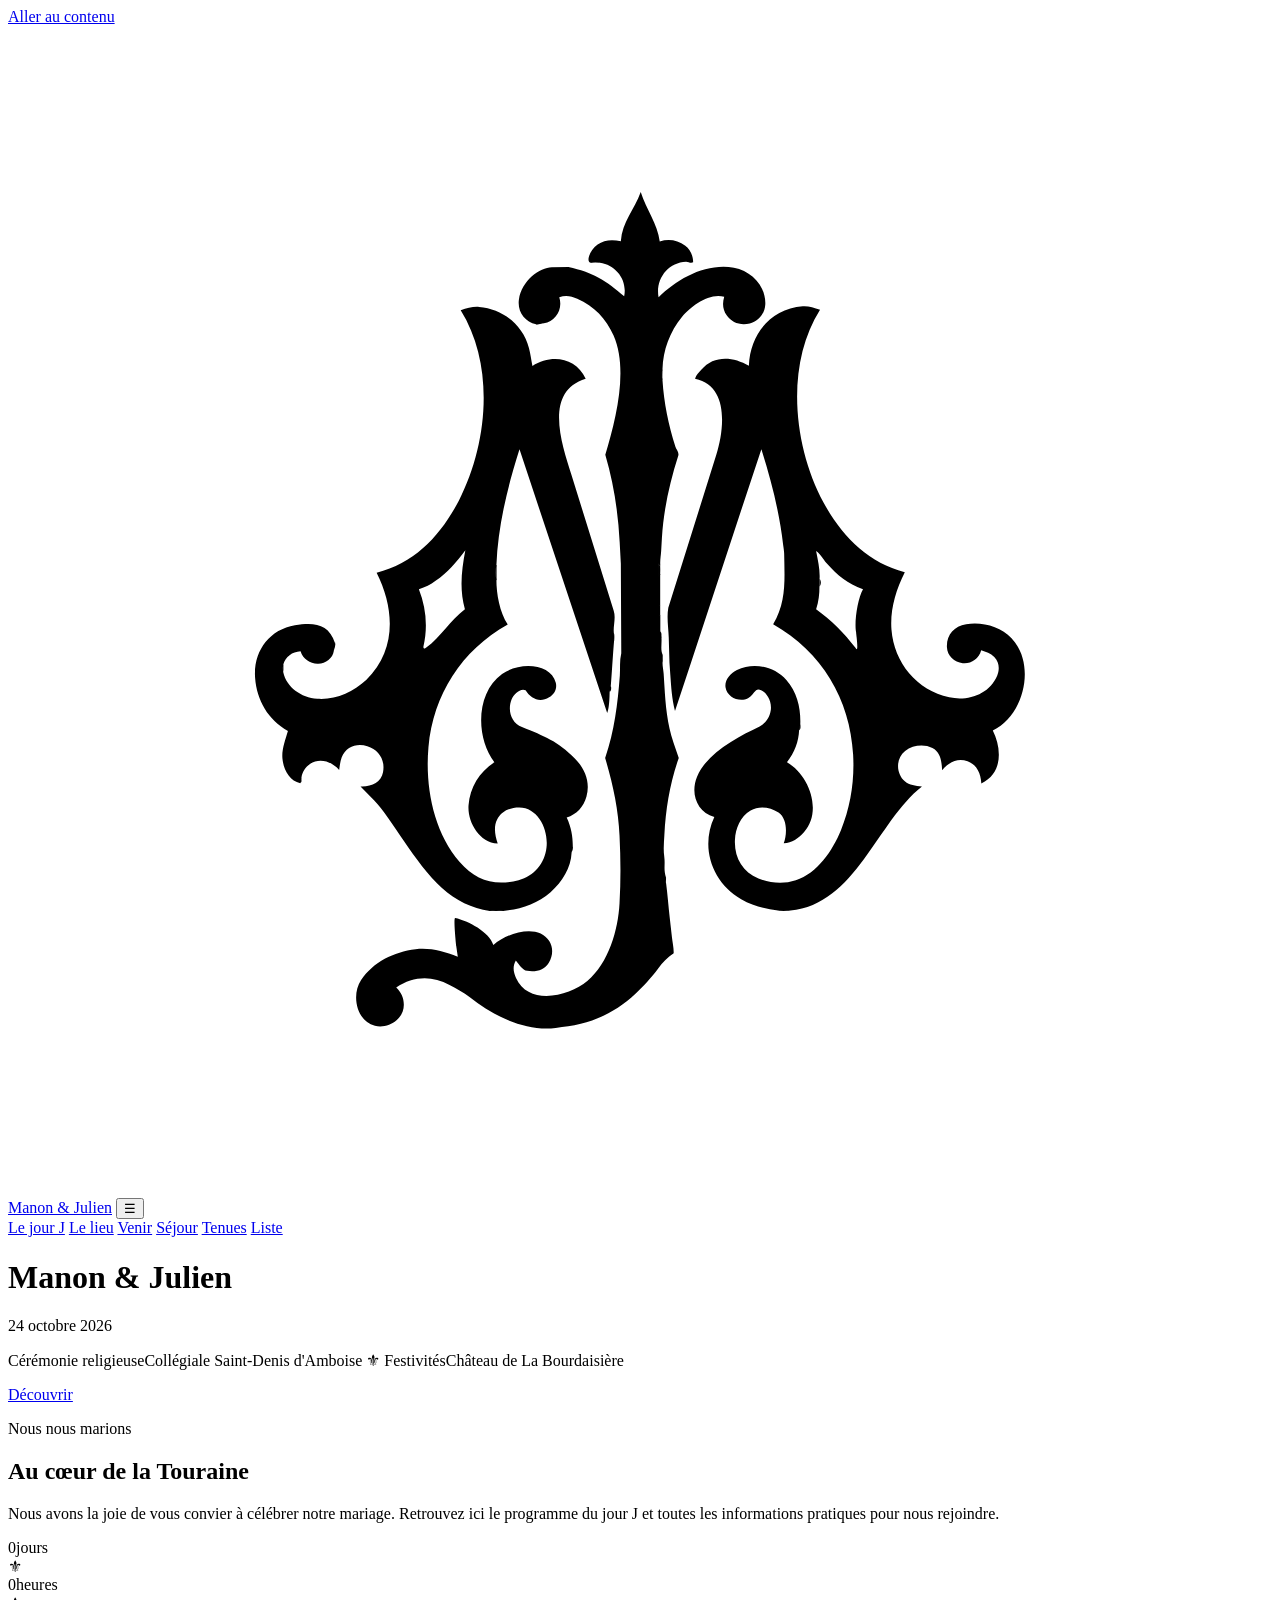
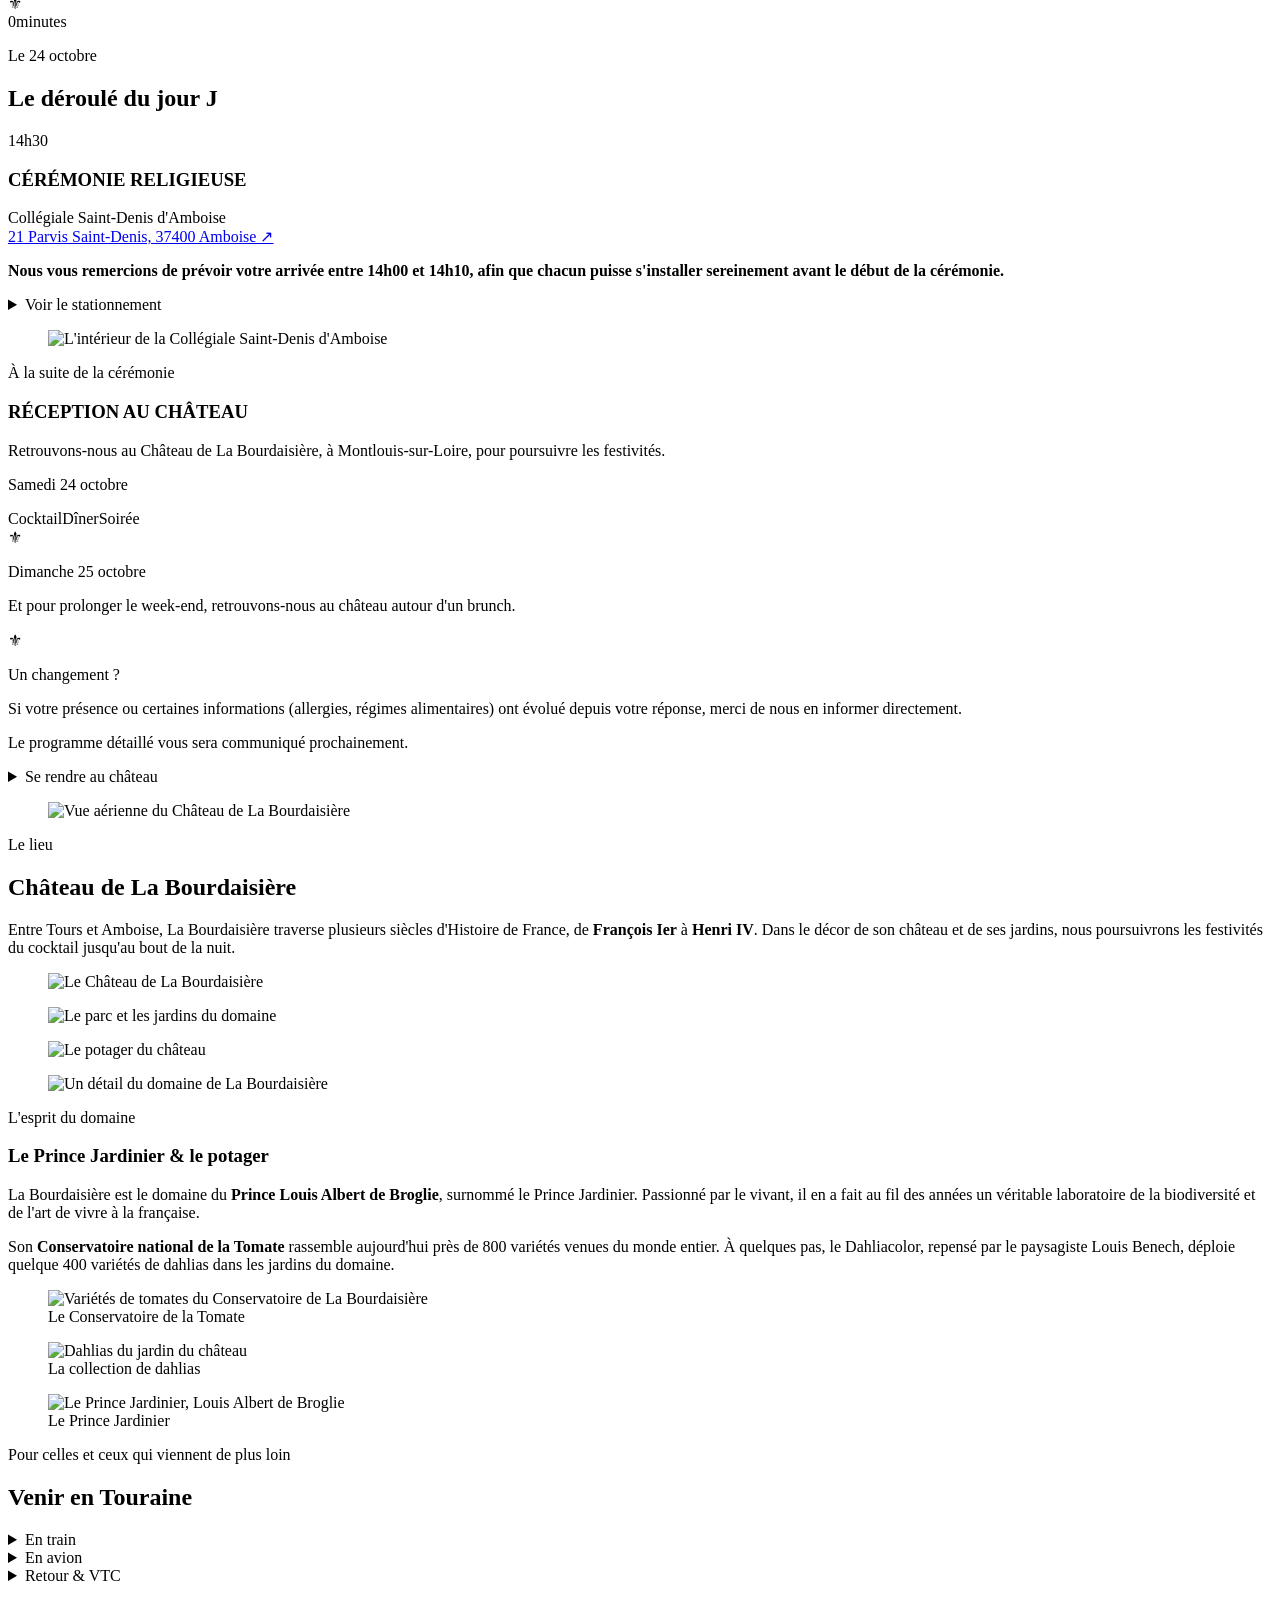
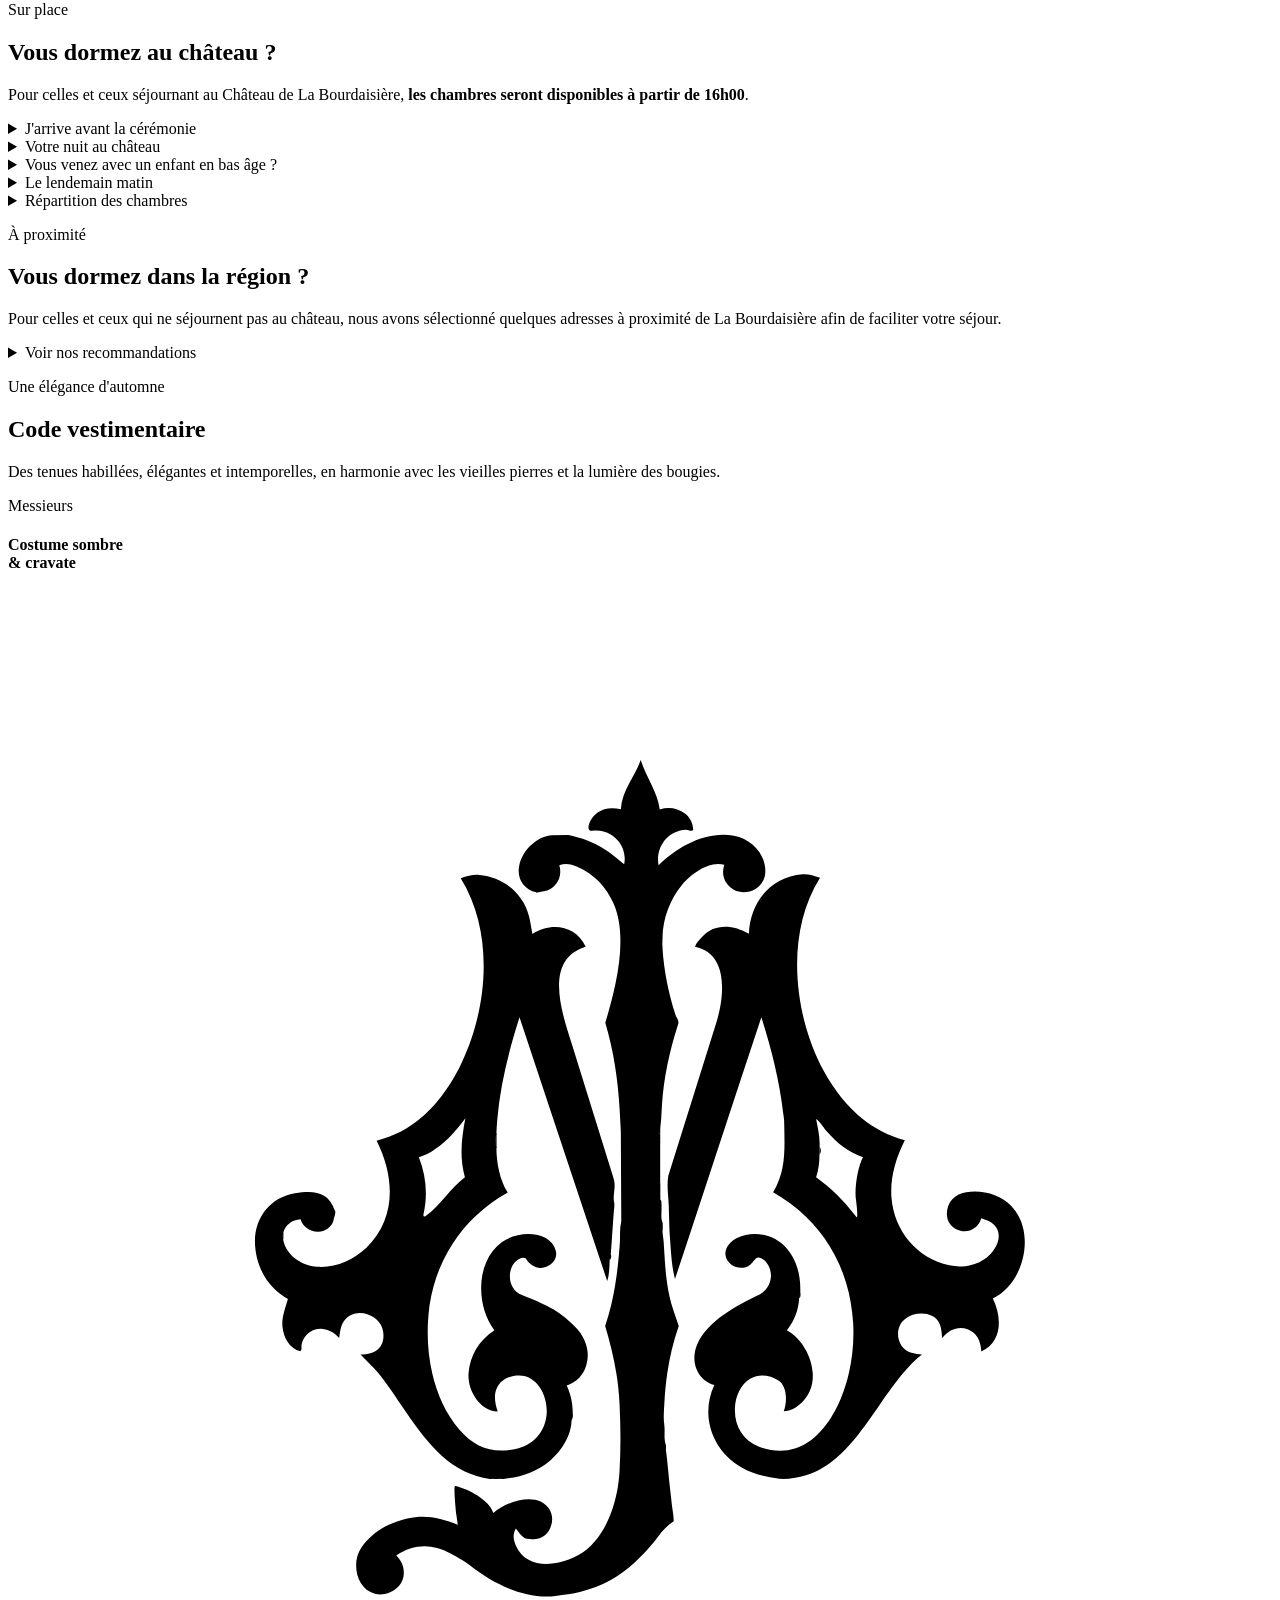
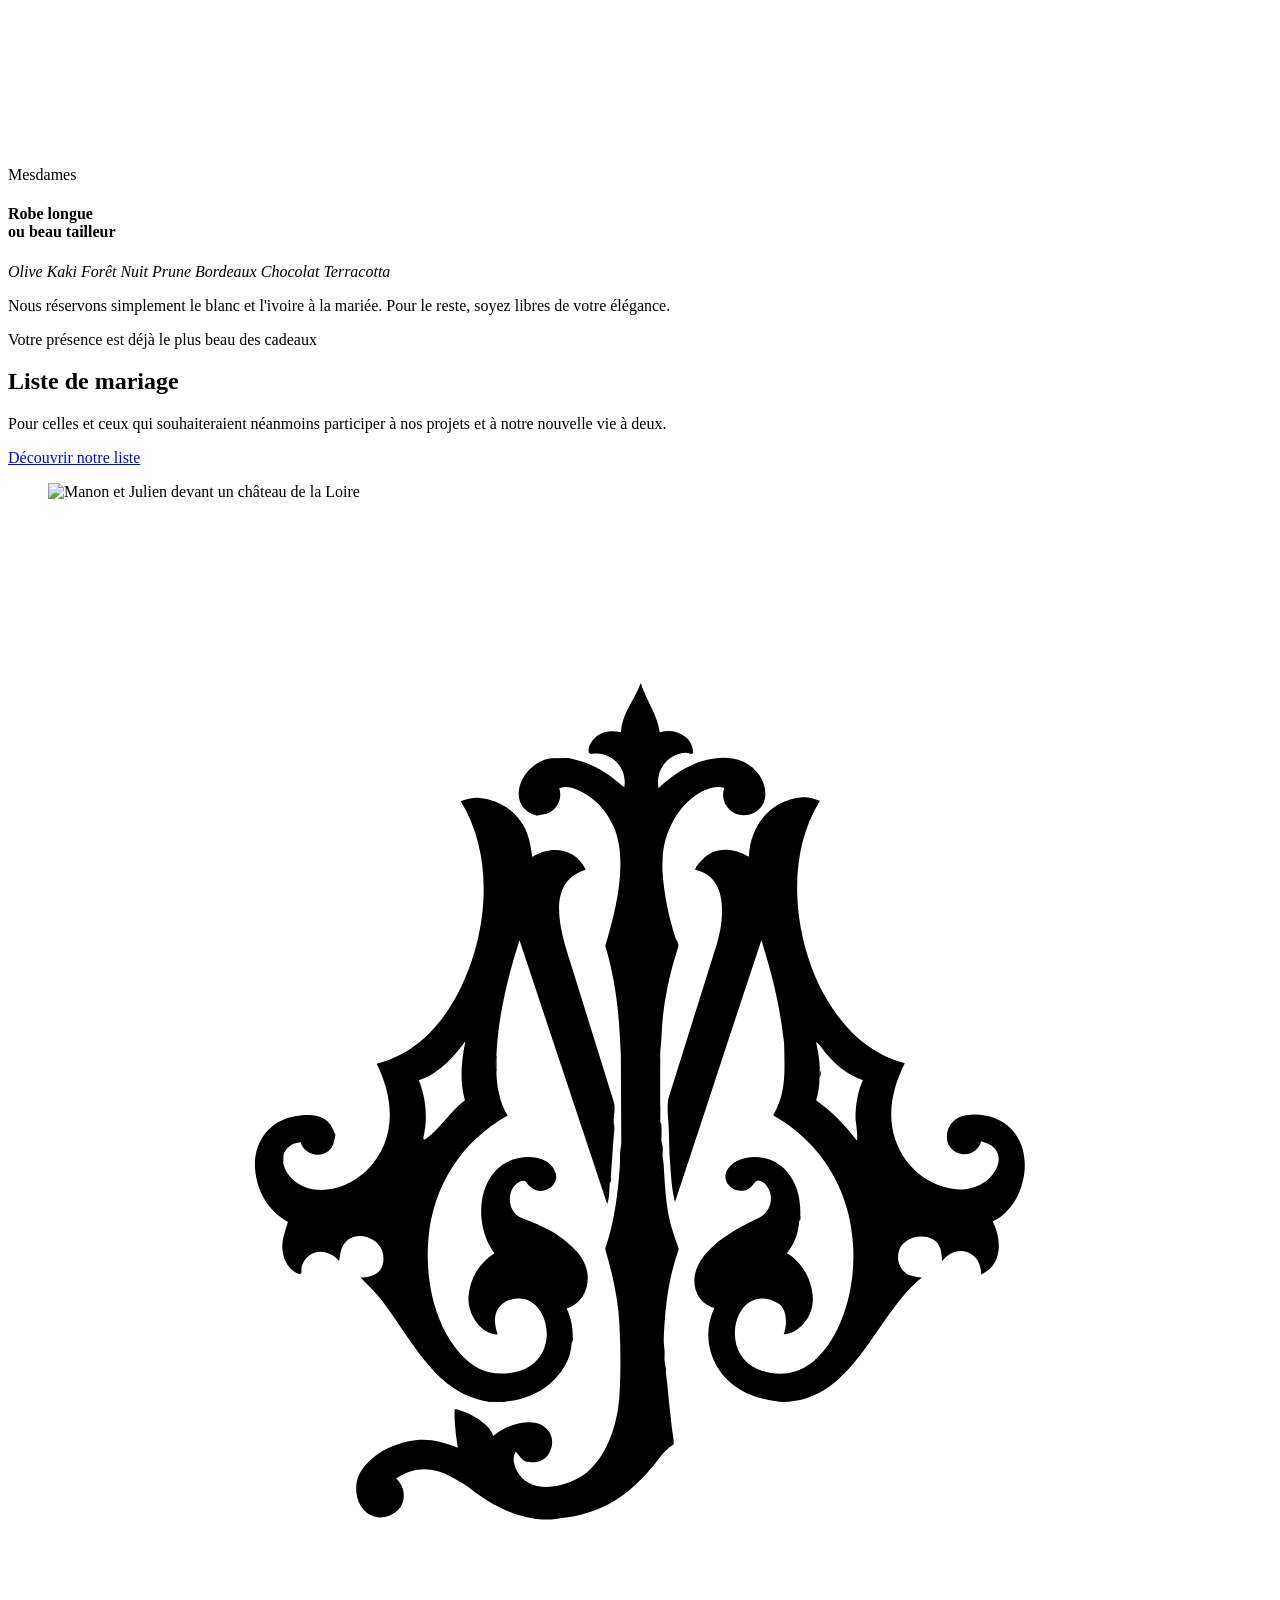
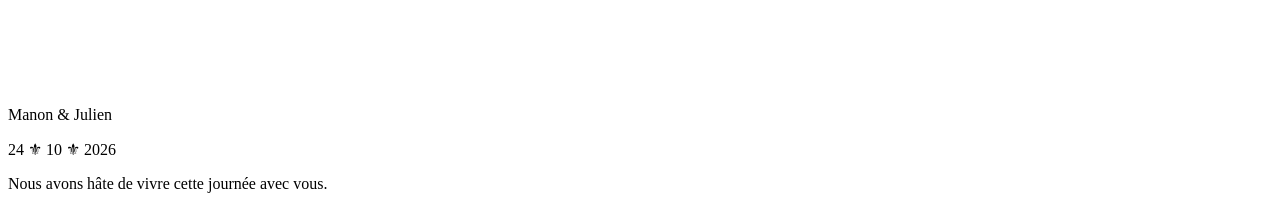
==== commit b647e02e: "Contenu (retours Marine): programme reception 2 jours + brunch + Un changement, FAQ enfant, Se rendr" ====
--- a/site/index.html
+++ b/site/index.html
@@ -5,6 +5,7 @@
 <meta name="viewport" content="width=device-width, initial-scale=1">
 <title>Manon &amp; Julien - 24 octobre 2026</title>
 <meta name="description" content="Manon et Julien se marient le 24 octobre 2026 : cérémonie à la Collégiale Saint-Denis d'Amboise, festivités au Château de La Bourdaisière. Programme, accès et informations pratiques.">
+<meta name="robots" content="noindex, nofollow">
 <link rel="stylesheet" href="/assets/css/prop-common.css">
 <link rel="stylesheet" href="/assets/css/optiona.css">
 </head>
@@ -132,13 +133,23 @@
         <p class="time">À la suite de la cérémonie</p>
         <h3>RÉCEPTION AU CHÂTEAU</h3>
         <p>Retrouvons-nous au Château de La Bourdaisière, à Montlouis-sur-Loire, pour poursuivre les festivités.</p>
-        <div class="tags"><span>Cocktail</span><span>Dîner</span><span>Soirée</span></div>
+        <div class="reception-prog">
+          <p class="day-lbl">Samedi 24 octobre</p>
+          <div class="tags"><span>Cocktail</span><span>Dîner</span><span>Soirée</span></div>
+          <div class="lys-sep" aria-hidden="true">&#9884;&#65038;</div>
+          <p class="day-lbl">Dimanche 25 octobre</p>
+          <p class="prog-note">Et pour prolonger le week-end, retrouvons-nous au château autour d'un brunch.</p>
+          <div class="lys-sep" aria-hidden="true">&#9884;&#65038;</div>
+          <p class="day-lbl">Un changement&nbsp;?</p>
+          <p class="prog-note">Si votre présence ou certaines informations (allergies, régimes alimentaires) ont évolué depuis votre réponse, merci de nous en informer directement.</p>
+        </div>
         <p class="muted">Le programme détaillé vous sera communiqué prochainement.</p>
         <div class="faq">
           <details>
-            <summary>Voir l'accès au château</summary>
+            <summary>Se rendre au château</summary>
             <div class="acc">
               <p>Château de La Bourdaisière<br>25 rue de La Bourdaisière, 37270 Montlouis-sur-Loire</p>
+              <p>Le Château de La Bourdaisière se situe à <strong>environ 20 minutes en voiture</strong> de la Collégiale Saint-Denis d'Amboise.</p>
               <p>Un parking privé et gratuit est disponible directement au château.</p>
               <p class="muted">Le jour J, une signalétique spécifique vous guidera depuis l'entrée du domaine jusqu'aux espaces de stationnement et de réception.</p>
               <a class="maplink" href="https://www.google.com/maps/search/?api=1&amp;query=Ch%C3%A2teau%20de%20La%20Bourdaisi%C3%A8re%2C%2025%20rue%20de%20La%20Bourdaisi%C3%A8re%2C%2037270%20Montlouis-sur-Loire" target="_blank" rel="noopener">Ouvrir dans Google Maps &#8599;</a>
@@ -198,9 +209,11 @@
         <div class="acc"><p>L'aéroport le plus proche est Tours Val de Loire.</p></div>
       </details>
       <details>
-        <summary>Taxi &amp; VTC</summary>
+        <summary>Retour &amp; VTC</summary>
         <div class="acc">
-          <p>Pour un retour après la soirée, pensez à anticiper votre réservation. Deux sociétés recommandées par le château :</p>
+          <p>La soirée se prolongera <strong>jusqu'à 5h</strong>. Aucun service de navette n'étant prévu, nous vous recommandons d'anticiper votre réservation à l'avance.</p>
+          <p>Pour celles et ceux qui viendront en voiture, il sera possible de laisser votre véhicule stationné au Château de La Bourdaisière pendant la nuit et de le récupérer le lendemain.</p>
+          <p>Deux sociétés sont recommandées par le château :</p>
           <p>Arnotour's - <a class="maplink" href="https://arnotours.fr/" target="_blank" rel="noopener">arnotours.fr &#8599;</a></p>
           <p>Onyx VTC - <a class="maplink" href="https://www.onyxvtc.fr/" target="_blank" rel="noopener">onyxvtc.fr &#8599;</a></p>
         </div>
@@ -232,8 +245,10 @@
       <details>
         <summary>Vous venez avec un enfant en bas âge ?</summary>
         <div class="acc">
-          <p>Pour les enfants en bas âge dormant dans un <strong>lit parapluie</strong>, aucun couchage supplémentaire ne sera facturé. Un enfant occupant un couchage classique sera en revanche comptabilisé comme tout autre couchage.</p>
-          <p>Le Château de La Bourdaisière dispose de plusieurs lits parapluie pouvant être mis à disposition, dans la limite des disponibilités. Si vous souhaitez en bénéficier, merci de vous manifester en amont auprès de notre wedding planner, afin qu'un lit puisse être prévu pour votre enfant.</p>
+          <p>Pour les enfants dormant dans un <strong>lit parapluie</strong>, aucun couchage supplémentaire ne sera facturé. Un enfant occupant un couchage classique sera en revanche comptabilisé comme tout autre couchage.</p>
+          <p>Le Château de La Bourdaisière dispose de <strong>lits parapluie et de chaises hautes</strong>, dans la limite des disponibilités. Si vous souhaitez en bénéficier, merci de nous en informer en amont, afin que nous puissions prévoir le nécessaire pour votre enfant.</p>
+          <p>Concernant les repas, le traiteur prévoit une prise en charge des enfants <strong>à partir de 3 ans</strong>. Pour les plus petits, nous vous invitons à prévoir leurs repas ainsi que tout le nécessaire, afin qu'ils puissent profiter confortablement de la journée.</p>
+          <p>Enfin, aucun service de garde ou de baby-sitting ne sera prévu sur place. Si vous souhaitez toutefois faire appel à une nounou de votre côté, nous pouvons, sur demande, vous transmettre les coordonnées de personnes recommandées par le Château afin que vous puissiez les contacter directement.</p>
         </div>
       </details>
       <details>
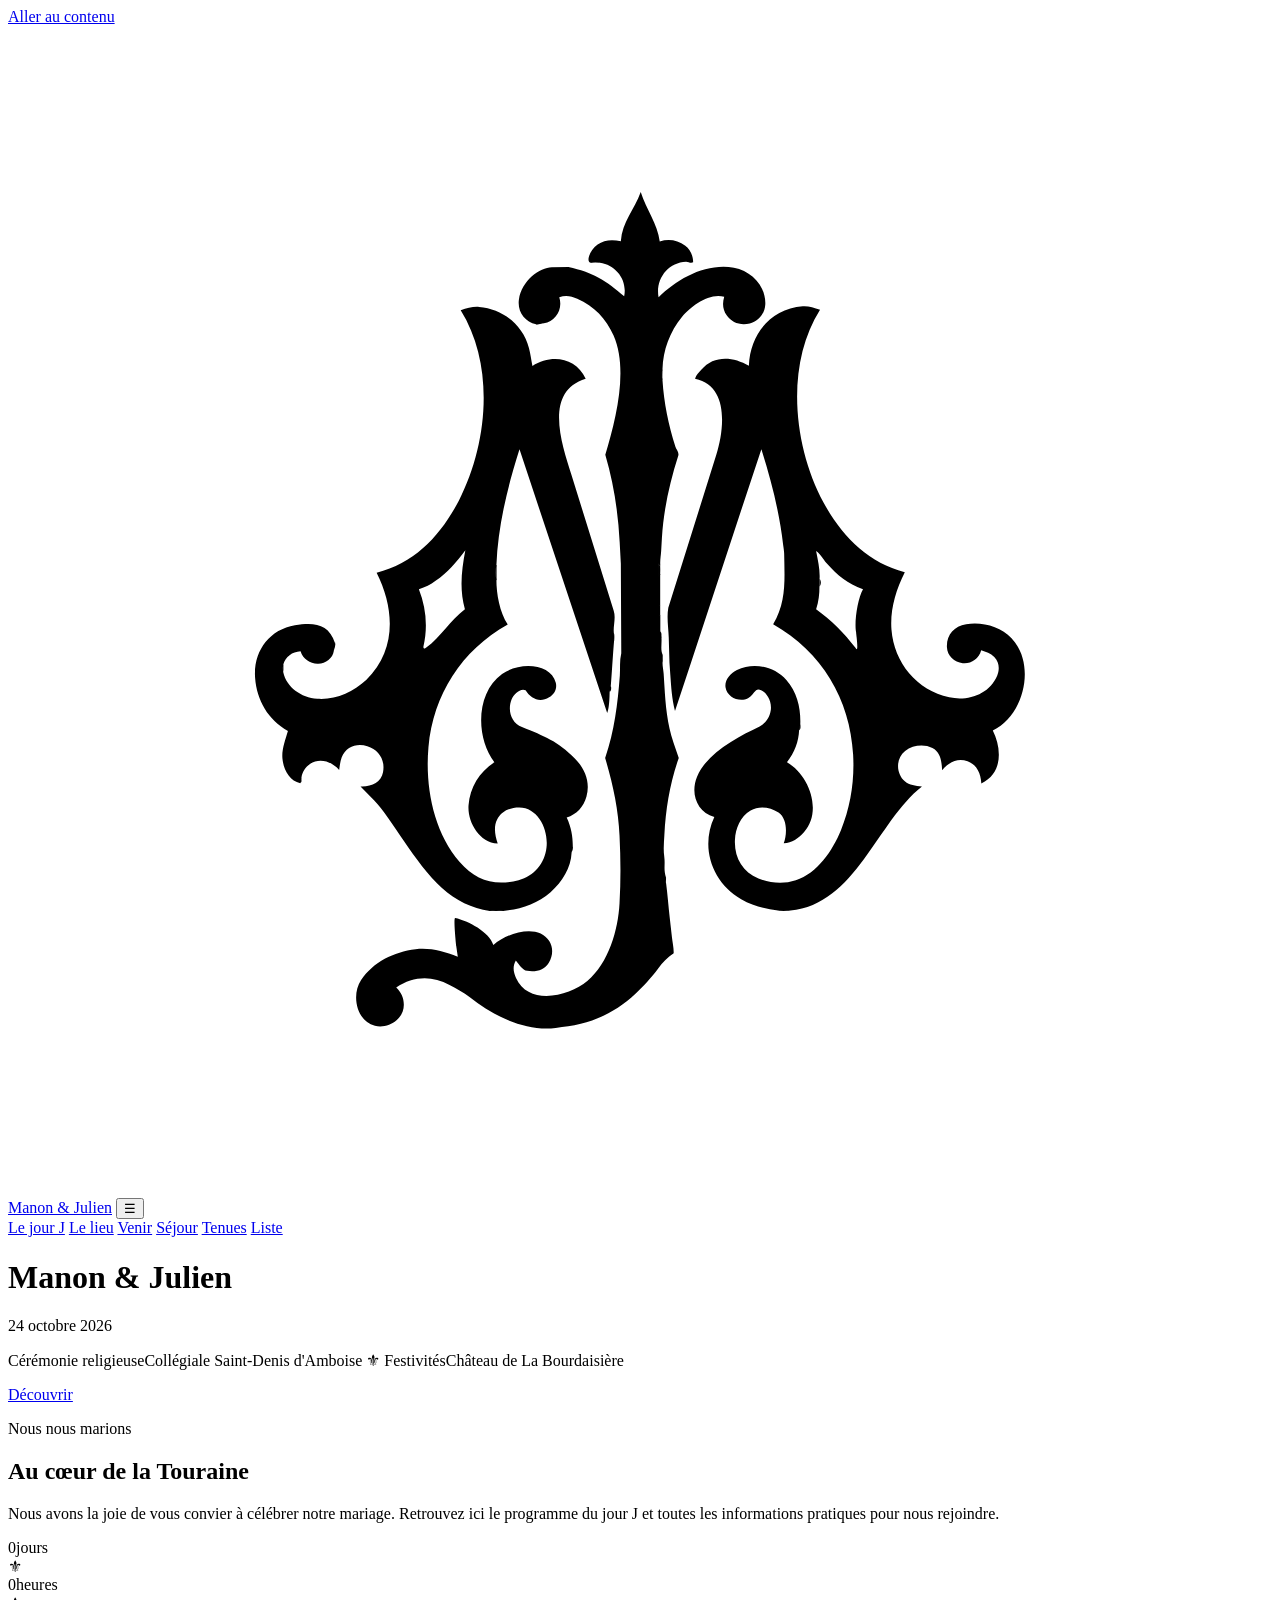
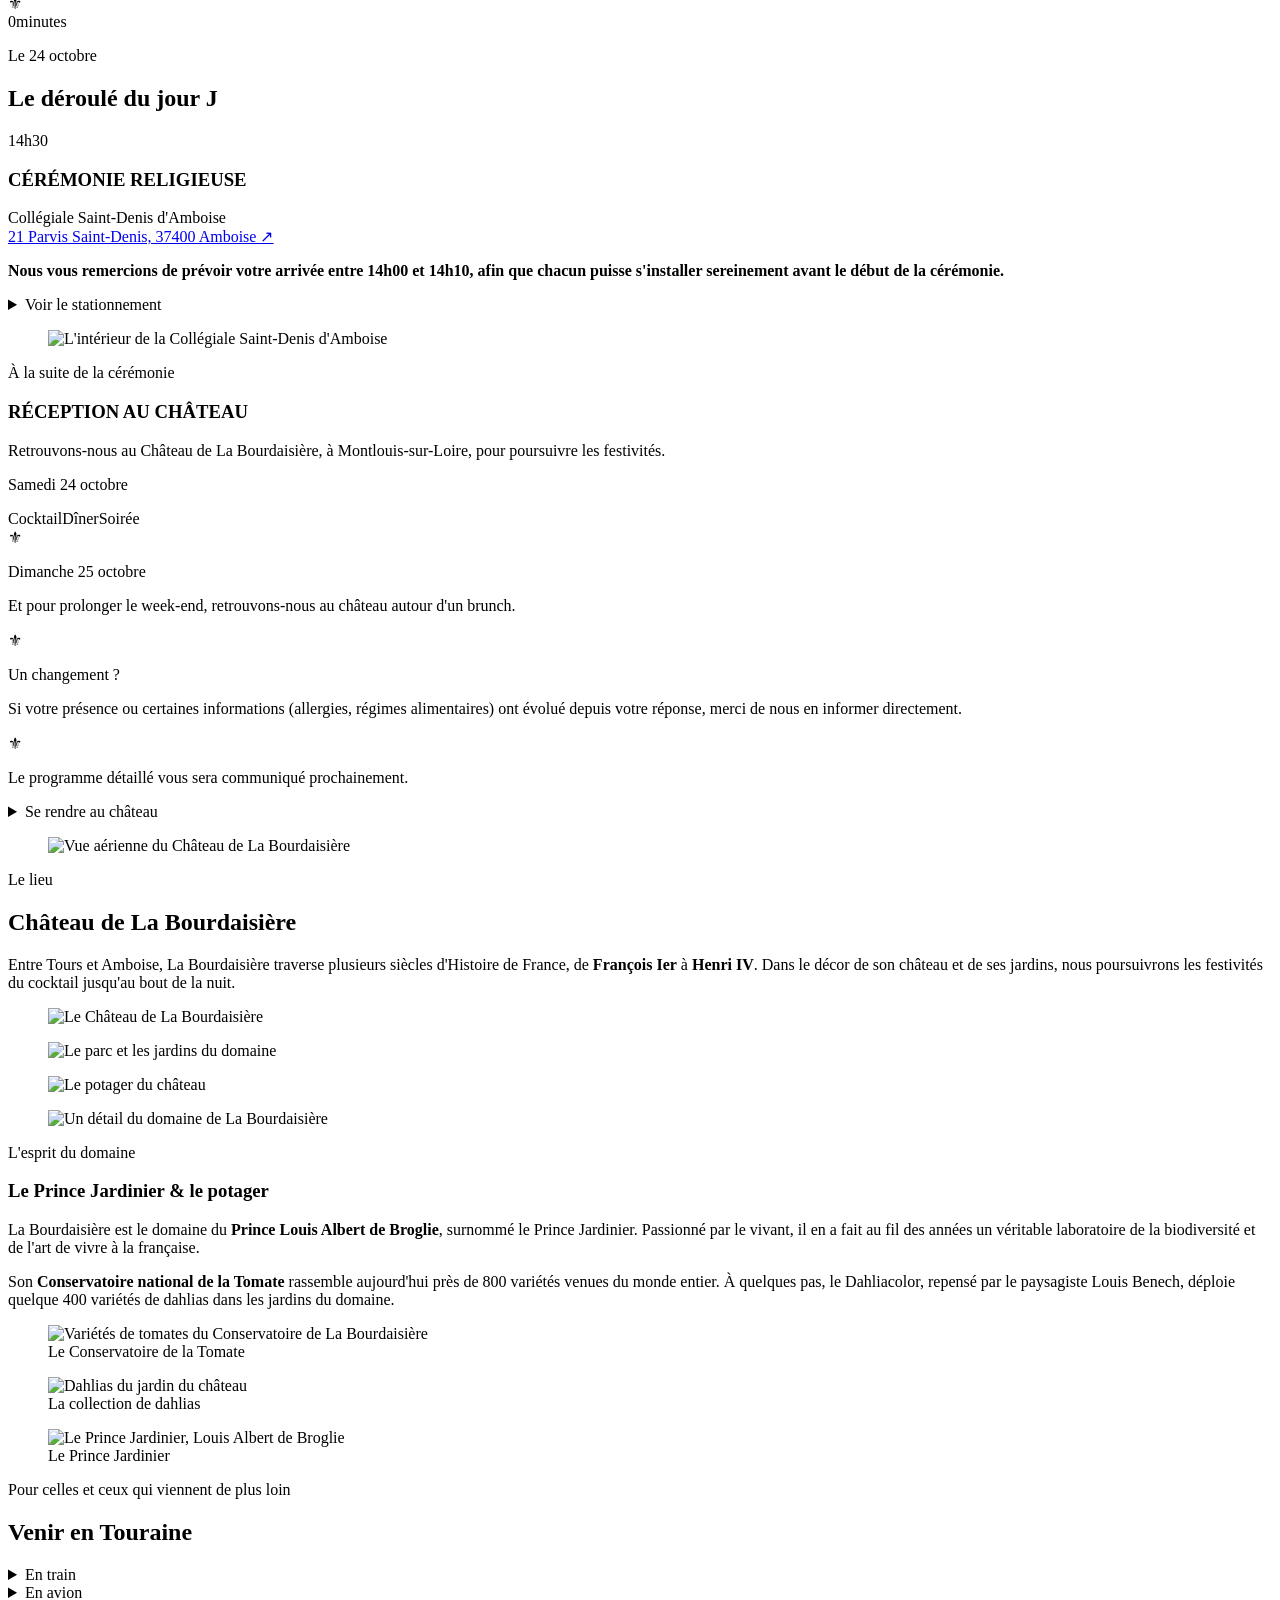
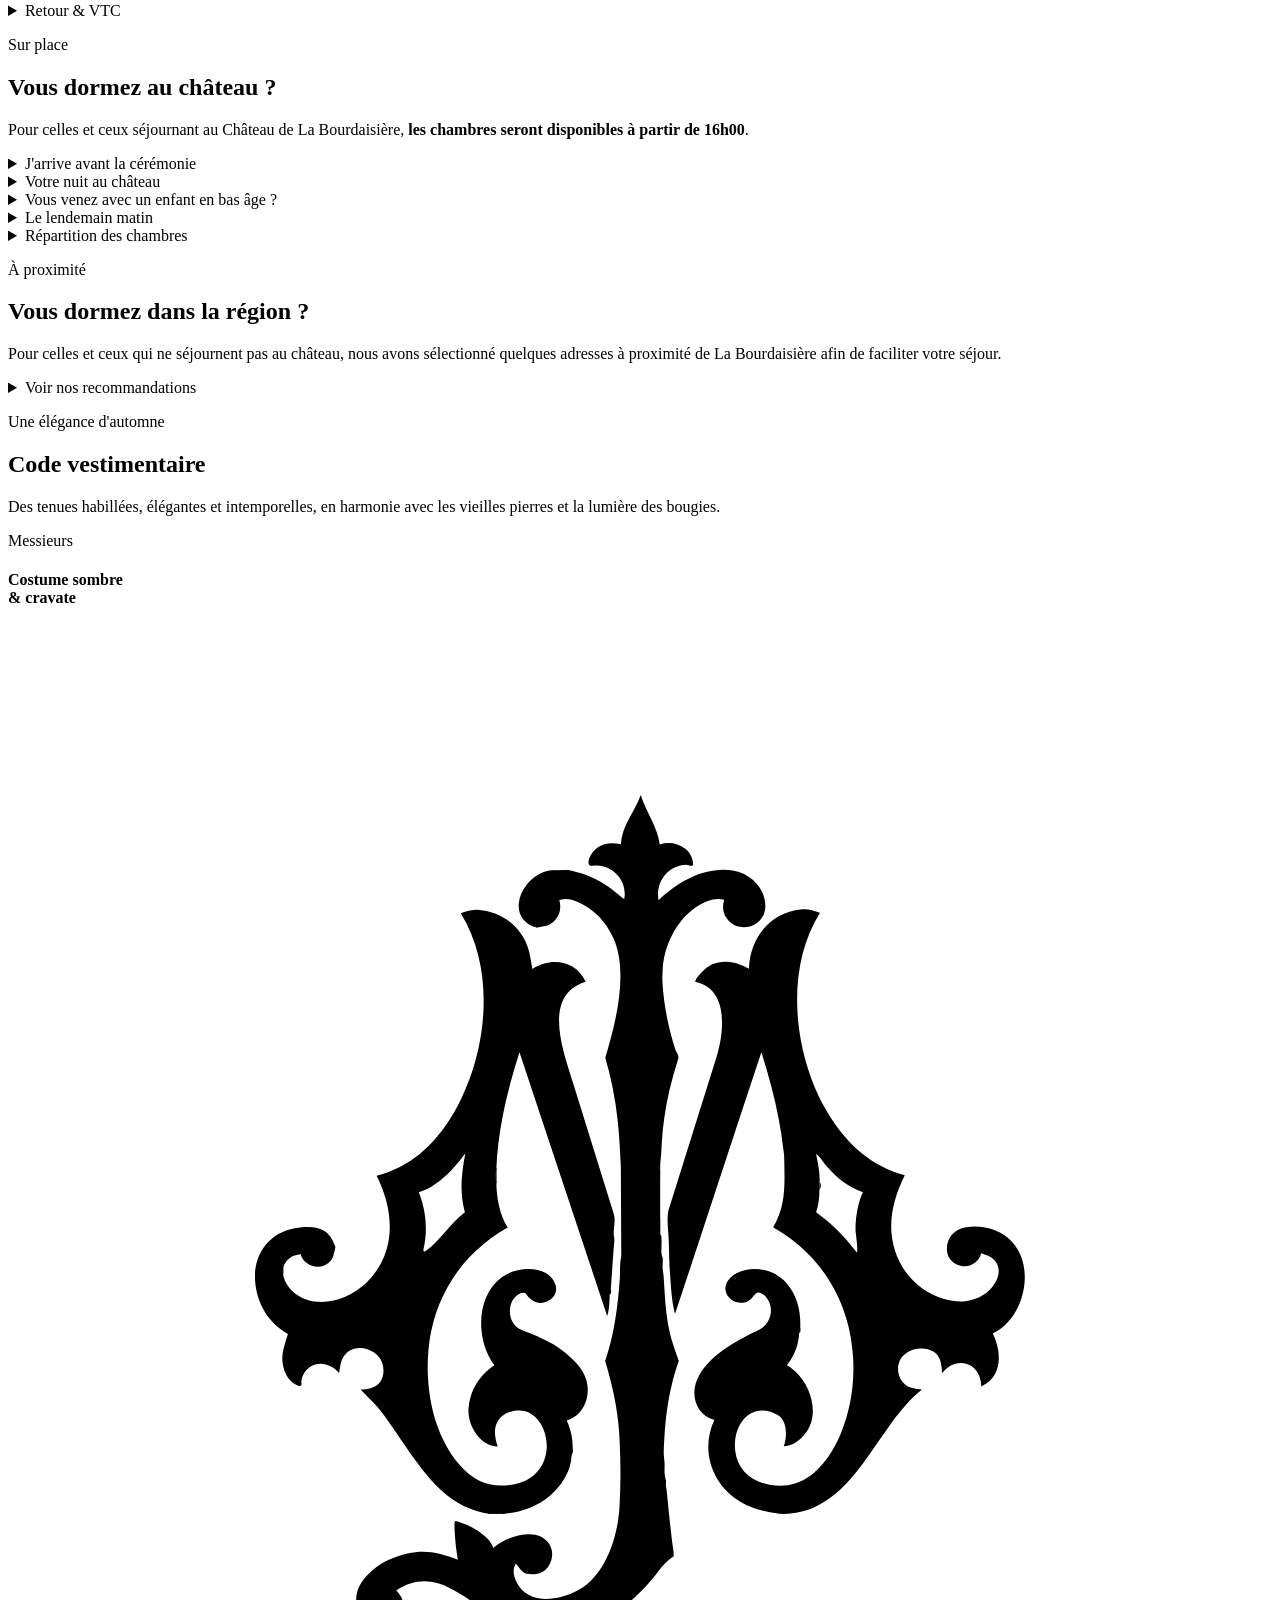
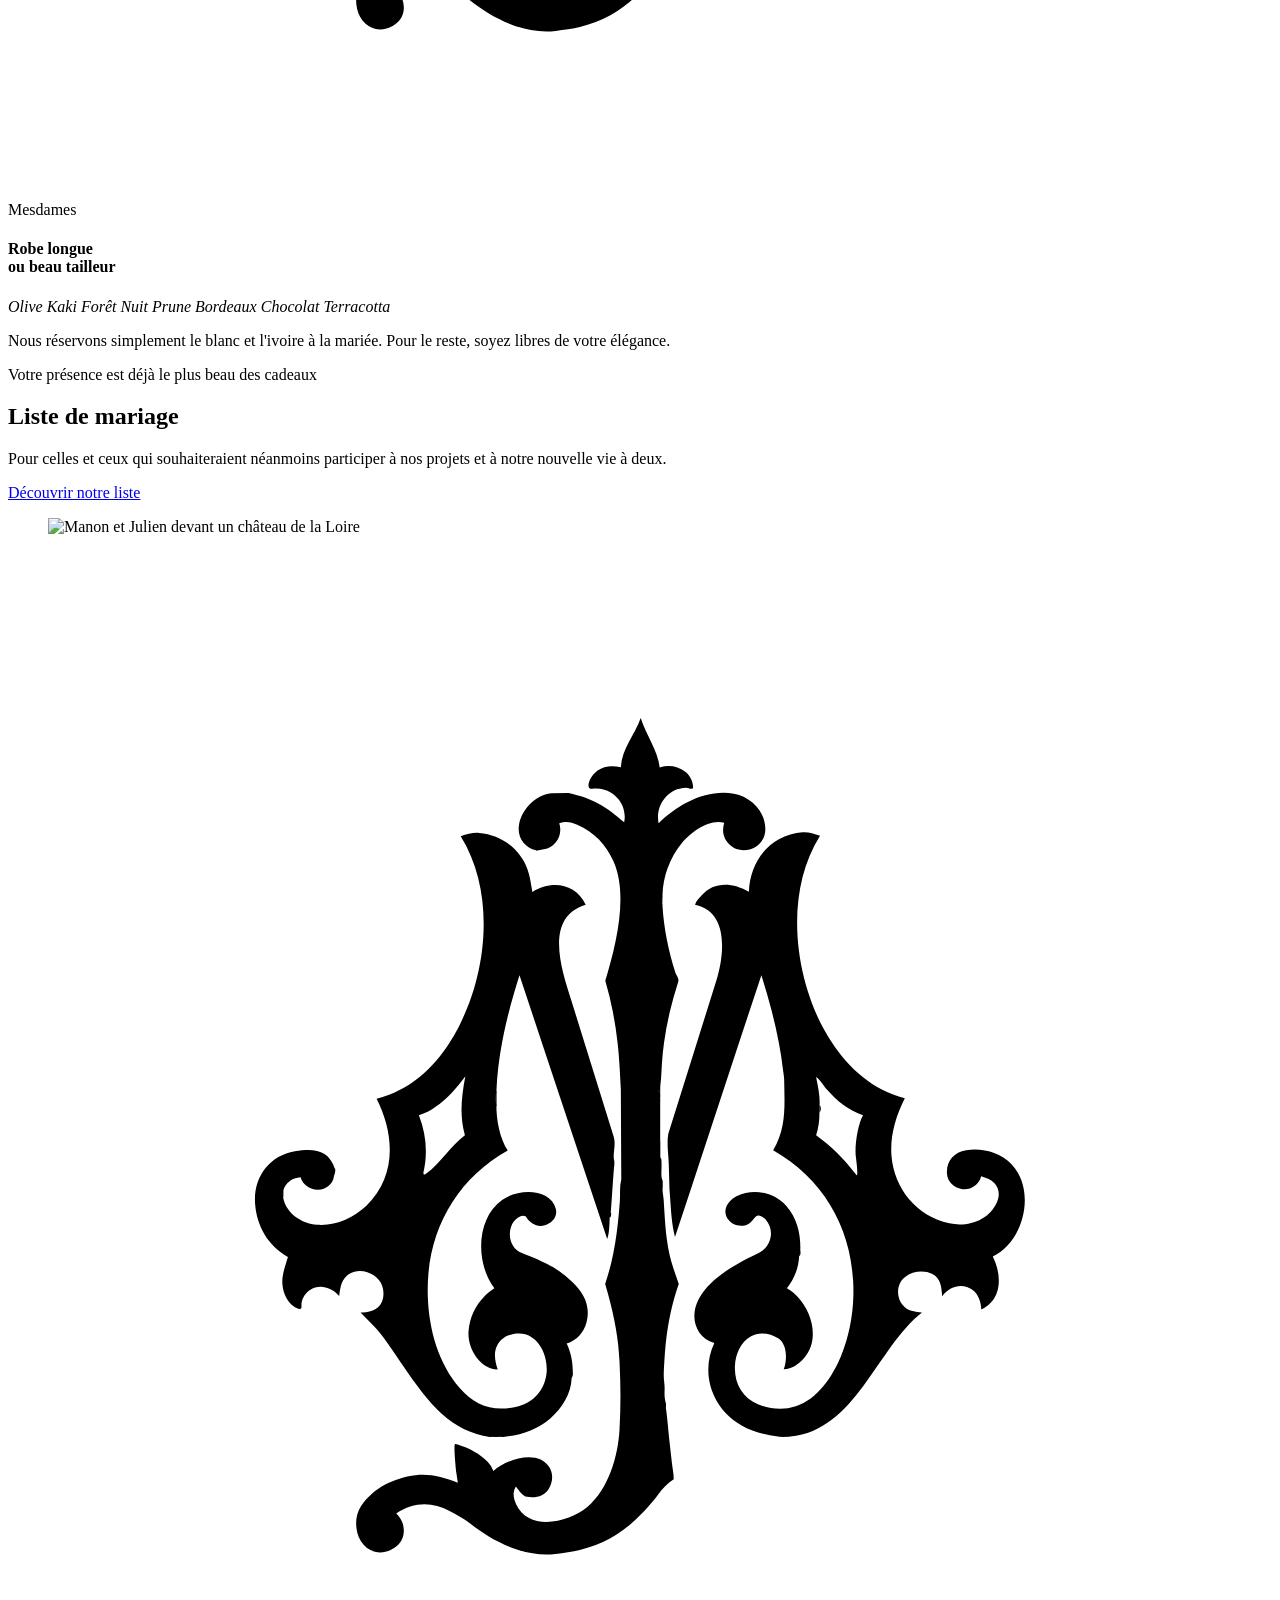
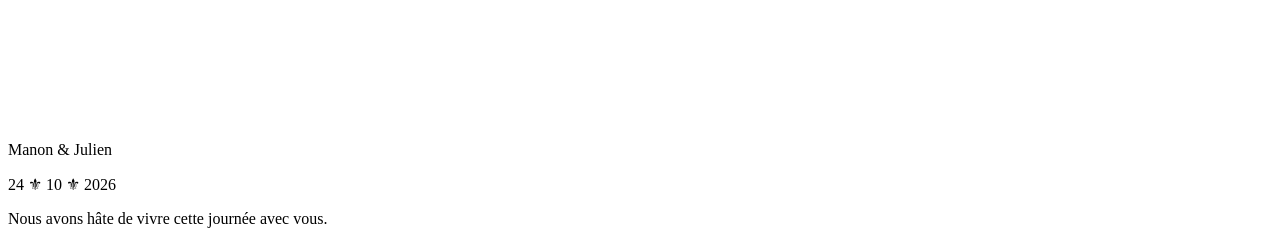
==== commit e66fb764: "Reception: fleur de lys supplementaire avant 'programme detaille' + fleurs de lys agrandies Co-Autho" ====
--- a/site/index.html
+++ b/site/index.html
@@ -142,6 +142,7 @@
           <div class="lys-sep" aria-hidden="true">&#9884;&#65038;</div>
           <p class="day-lbl">Un changement&nbsp;?</p>
           <p class="prog-note">Si votre présence ou certaines informations (allergies, régimes alimentaires) ont évolué depuis votre réponse, merci de nous en informer directement.</p>
+          <div class="lys-sep" aria-hidden="true">&#9884;&#65038;</div>
         </div>
         <p class="muted">Le programme détaillé vous sera communiqué prochainement.</p>
         <div class="faq">
